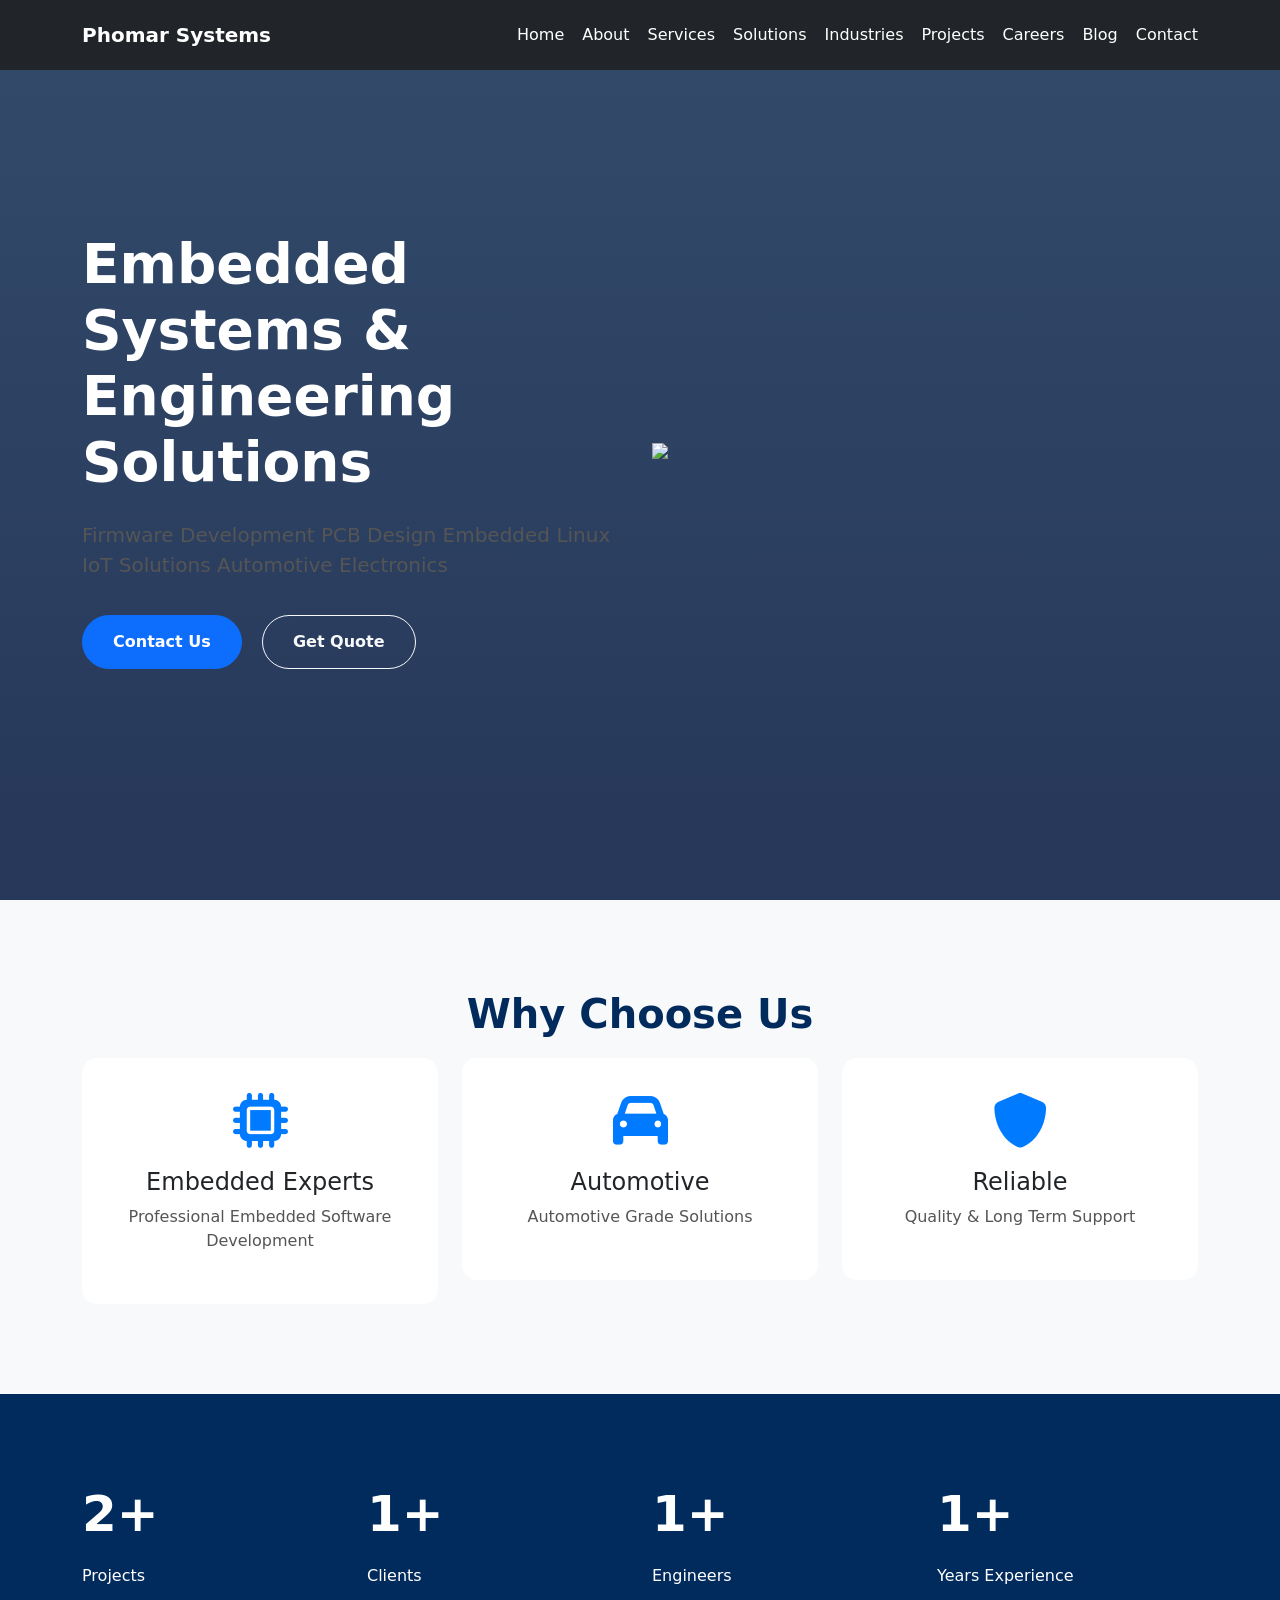
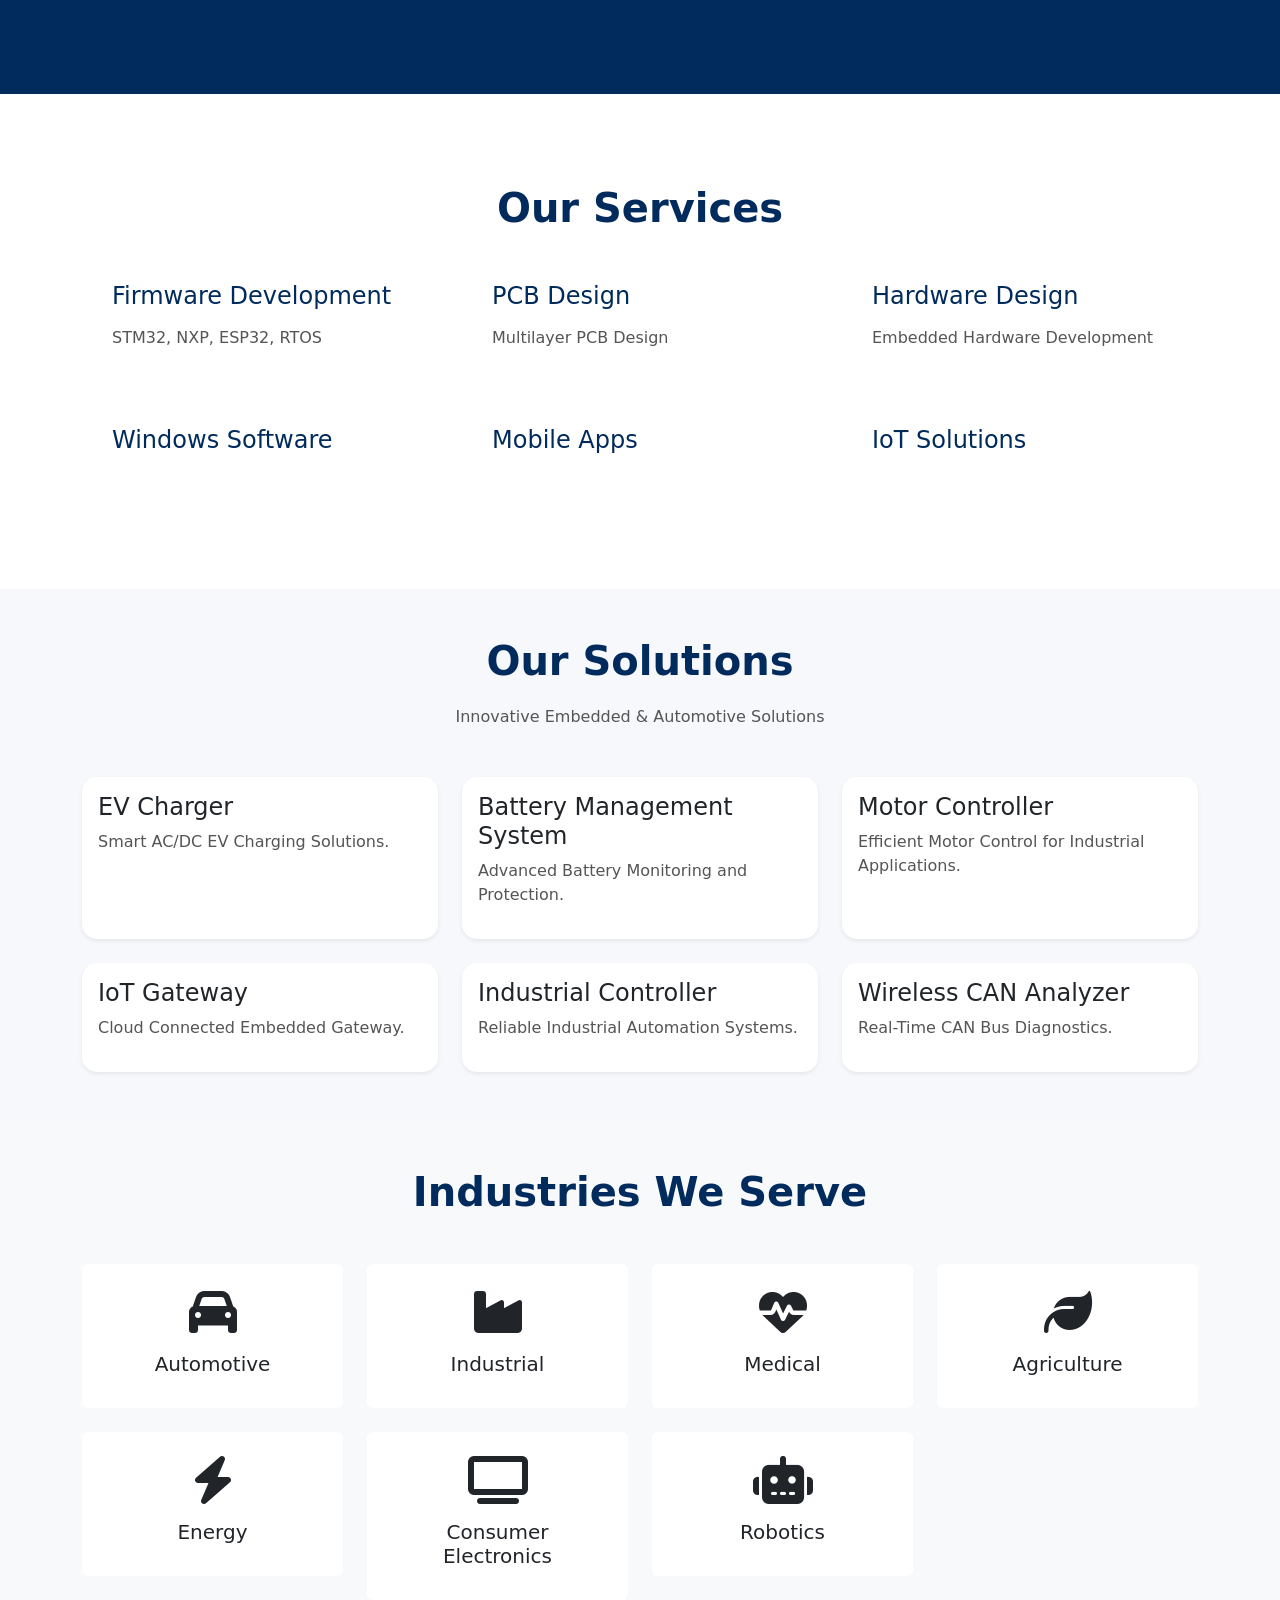
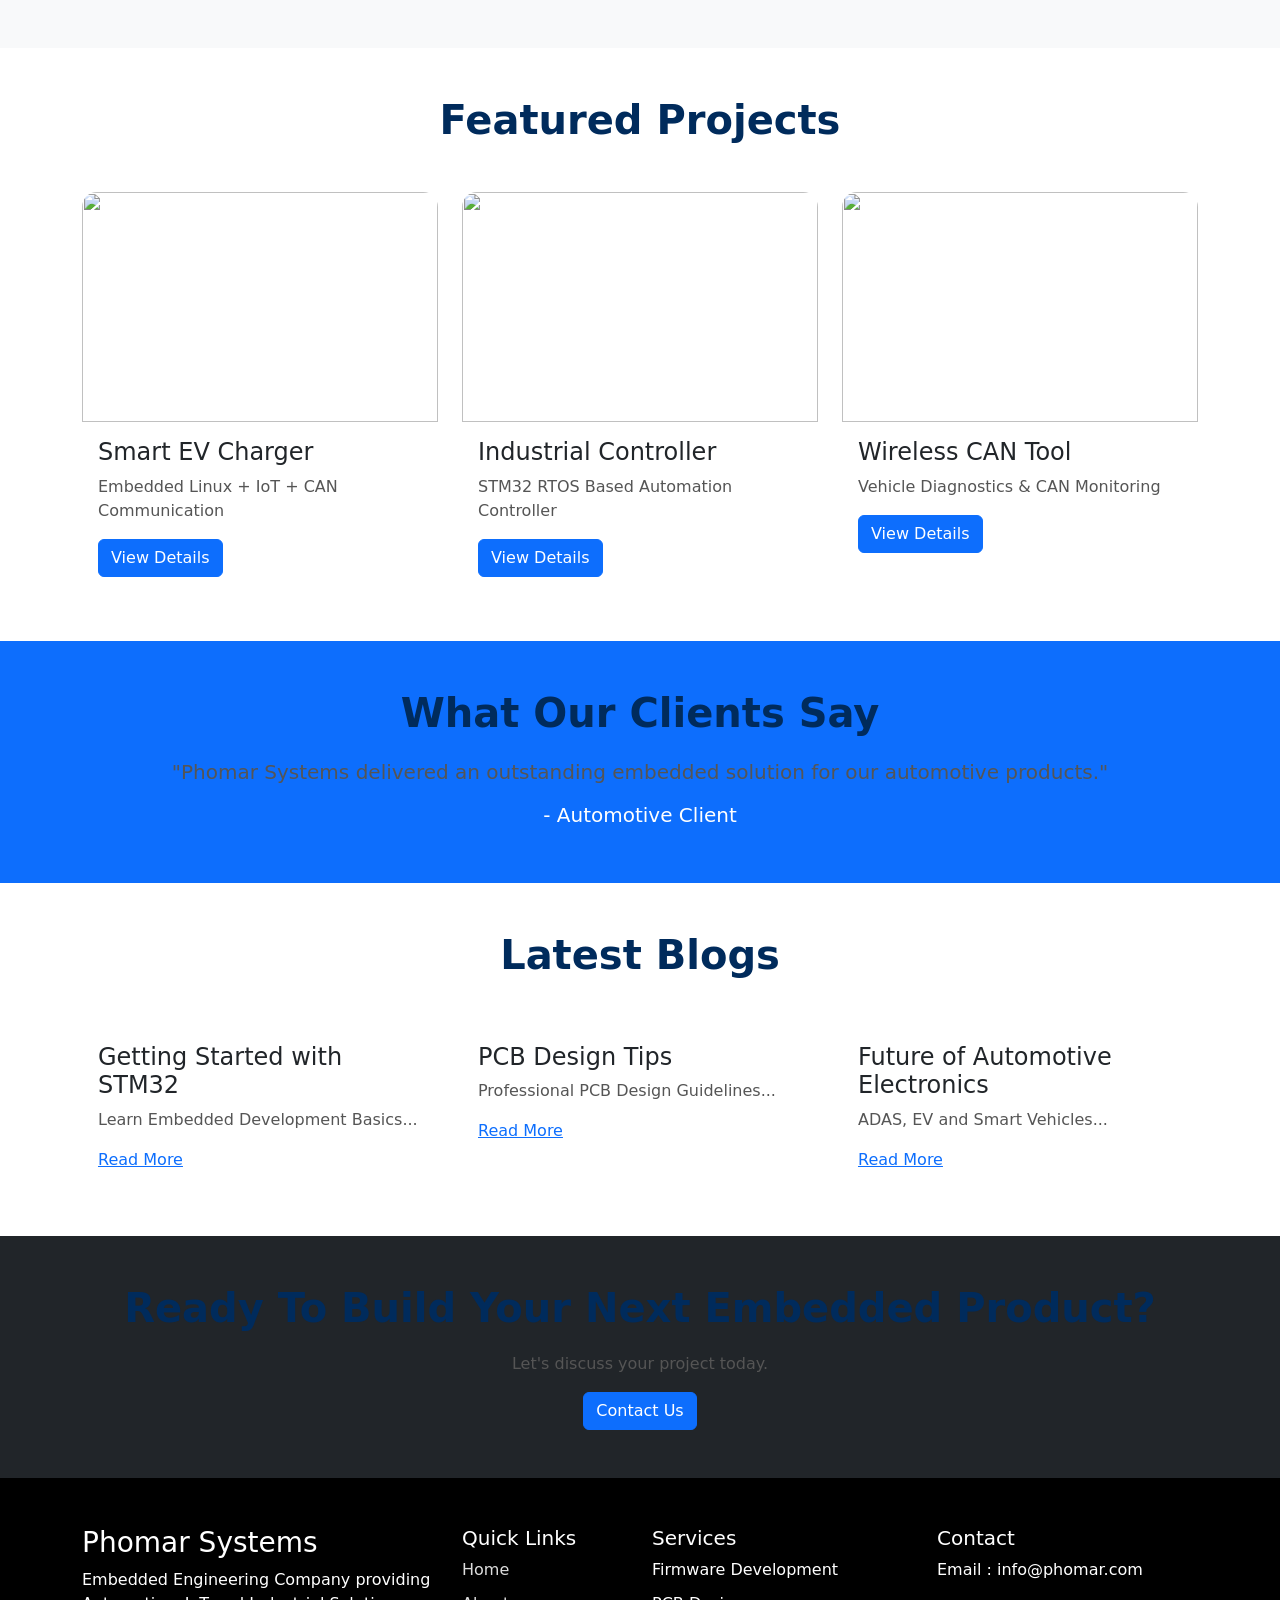
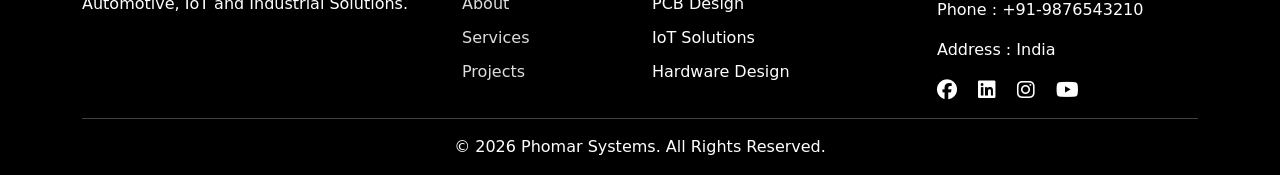
==== index.html @ c8076232 "Add files via upload" ====
<!DOCTYPE html>
<html lang="en">

<head>
    <meta charset="UTF-8">
    <meta name="viewport" content="width=device-width, initial-scale=1.0">
    <title>Phomar Systems | Embedded Engineering Solutions</title>

    <link rel="stylesheet" href="style.css">

    <link href="https://cdn.jsdelivr.net/npm/bootstrap@5.3.7/dist/css/bootstrap.min.css" rel="stylesheet">

    <link rel="stylesheet"
        href="https://cdnjs.cloudflare.com/ajax/libs/font-awesome/6.6.0/css/all.min.css">
</head>

<body>

<!-- ================= HEADER ================= -->

<header>

<nav class="navbar navbar-expand-lg navbar-dark bg-dark fixed-top">

<div class="container">

<a class="navbar-brand fw-bold" href="#">
Phomar Systems
</a>

<button class="navbar-toggler" data-bs-toggle="collapse"
data-bs-target="#navbar">

<span class="navbar-toggler-icon"></span>

</button>

<div class="collapse navbar-collapse" id="navbar">

<ul class="navbar-nav ms-auto">

<li class="nav-item"><a href="#">Home</a></li>

<li class="nav-item"><a href="#">About</a></li>

<li class="nav-item"><a href="#">Services</a></li>

<li class="nav-item"><a href="#">Solutions</a></li>

<li class="nav-item"><a href="#">Industries</a></li>

<li class="nav-item"><a href="#">Projects</a></li>

<li class="nav-item"><a href="#">Careers</a></li>

<li class="nav-item"><a href="#">Blog</a></li>

<li class="nav-item"><a href="#">Contact</a></li>

</ul>

</div>

</div>

</nav>

</header>

<!-- ================= HERO ================= -->

<section class="hero">

<div class="container">

<div class="row align-items-center">

<div class="col-lg-6">

<h1>
Embedded Systems &
Engineering Solutions
</h1>

<p>

Firmware Development

PCB Design

Embedded Linux

IoT Solutions

Automotive Electronics

</p>

<a href="#" class="btn btn-primary">
Contact Us
</a>

<a href="#" class="btn btn-outline-light">
Get Quote
</a>

</div>

<div class="col-lg-6">

<img src="images/hero.png"
class="img-fluid">

</div>

</div>

</div>

</section>

<!-- ================= WHY CHOOSE ================= -->

<section id="why">

<div class="container">

<h2 class="text-center">

Why Choose Us

</h2>

<div class="row">

<div class="col-md-4">

<div class="card">

<i class="fa-solid fa-microchip"></i>

<h4>

Embedded Experts

</h4>

<p>

Professional Embedded Software Development

</p>

</div>

</div>

<div class="col-md-4">

<div class="card">

<i class="fa-solid fa-car"></i>

<h4>

Automotive

</h4>

<p>

Automotive Grade Solutions

</p>

</div>

</div>

<div class="col-md-4">

<div class="card">

<i class="fa-solid fa-shield"></i>

<h4>

Reliable

</h4>

<p>

Quality & Long Term Support

</p>

</div>

</div>

</div>

</div>

</section>

<!-- ================= STATISTICS ================= -->

<section id="counter">

<div class="container">

<div class="row">

<div class="col">

<h2>150+</h2>

<p>Projects</p>

</div>

<div class="col">

<h2>80+</h2>

<p>Clients</p>

</div>

<div class="col">

<h2>25+</h2>

<p>Engineers</p>

</div>

<div class="col">

<h2>10+</h2>

<p>Years Experience</p>

</div>

</div>

</div>

</section>

<!-- ================= SERVICES ================= -->

<section id="services">

<div class="container">

<h2 class="text-center">

Our Services

</h2>

<div class="row">

<div class="col-lg-4">

<div class="card">

<h4>Firmware Development</h4>

<p>STM32, NXP, ESP32, RTOS</p>

</div>

</div>

<div class="col-lg-4">

<div class="card">

<h4>PCB Design</h4>

<p>Multilayer PCB Design</p>

</div>

</div>

<div class="col-lg-4">

<div class="card">

<h4>Hardware Design</h4>

<p>Embedded Hardware Development</p>

</div>

</div>

<div class="col-lg-4">

<div class="card">

<h4>Windows Software</h4>

</div>

</div>

<div class="col-lg-4">

<div class="card">

<h4>Mobile Apps</h4>

</div>

</div>

<div class="col-lg-4">

<div class="card">

<h4>IoT Solutions</h4>

</div>

</div>

</div>

</div>

</section>

<!-- ================= SOLUTIONS ================= -->

<section id="solutions" class="py-5">

<div class="container">

<div class="text-center mb-5">

<h2>Our Solutions</h2>

<p>Innovative Embedded & Automotive Solutions</p>

</div>

<div class="row g-4">

<div class="col-md-4">
<div class="card h-100 shadow-sm">
<div class="card-body">
<h4>EV Charger</h4>
<p>Smart AC/DC EV Charging Solutions.</p>
</div>
</div>
</div>

<div class="col-md-4">
<div class="card h-100 shadow-sm">
<div class="card-body">
<h4>Battery Management System</h4>
<p>Advanced Battery Monitoring and Protection.</p>
</div>
</div>
</div>

<div class="col-md-4">
<div class="card h-100 shadow-sm">
<div class="card-body">
<h4>Motor Controller</h4>
<p>Efficient Motor Control for Industrial Applications.</p>
</div>
</div>
</div>

<div class="col-md-4">
<div class="card h-100 shadow-sm">
<div class="card-body">
<h4>IoT Gateway</h4>
<p>Cloud Connected Embedded Gateway.</p>
</div>
</div>
</div>

<div class="col-md-4">
<div class="card h-100 shadow-sm">
<div class="card-body">
<h4>Industrial Controller</h4>
<p>Reliable Industrial Automation Systems.</p>
</div>
</div>
</div>

<div class="col-md-4">
<div class="card h-100 shadow-sm">
<div class="card-body">
<h4>Wireless CAN Analyzer</h4>
<p>Real-Time CAN Bus Diagnostics.</p>
</div>
</div>
</div>

</div>

</div>

</section>

<!-- ================= INDUSTRIES ================= -->

<section id="industries" class="bg-light py-5">

<div class="container">

<div class="text-center mb-5">

<h2>Industries We Serve</h2>

</div>

<div class="row text-center g-4">

<div class="col-lg-3">
<div class="card p-4">
<i class="fa-solid fa-car fa-3x mb-3"></i>
<h5>Automotive</h5>
</div>
</div>

<div class="col-lg-3">
<div class="card p-4">
<i class="fa-solid fa-industry fa-3x mb-3"></i>
<h5>Industrial</h5>
</div>
</div>

<div class="col-lg-3">
<div class="card p-4">
<i class="fa-solid fa-heart-pulse fa-3x mb-3"></i>
<h5>Medical</h5>
</div>
</div>

<div class="col-lg-3">
<div class="card p-4">
<i class="fa-solid fa-leaf fa-3x mb-3"></i>
<h5>Agriculture</h5>
</div>
</div>

<div class="col-lg-3">
<div class="card p-4">
<i class="fa-solid fa-bolt fa-3x mb-3"></i>
<h5>Energy</h5>
</div>
</div>

<div class="col-lg-3">
<div class="card p-4">
<i class="fa-solid fa-tv fa-3x mb-3"></i>
<h5>Consumer Electronics</h5>
</div>
</div>

<div class="col-lg-3">
<div class="card p-4">
<i class="fa-solid fa-robot fa-3x mb-3"></i>
<h5>Robotics</h5>
</div>
</div>

</div>

</div>

</section>

<!-- ================= PROJECTS ================= -->

<section id="projects" class="py-5">

<div class="container">

<div class="text-center mb-5">

<h2>Featured Projects</h2>

</div>

<div class="row g-4">

<div class="col-lg-4">

<div class="card">

<img src="images/project1.jpg" class="card-img-top">

<div class="card-body">

<h4>Smart EV Charger</h4>

<p>Embedded Linux + IoT + CAN Communication</p>

<a href="#" class="btn btn-primary">View Details</a>

</div>

</div>

</div>

<div class="col-lg-4">

<div class="card">

<img src="images/project2.jpg" class="card-img-top">

<div class="card-body">

<h4>Industrial Controller</h4>

<p>STM32 RTOS Based Automation Controller</p>

<a href="#" class="btn btn-primary">View Details</a>

</div>

</div>

</div>

<div class="col-lg-4">

<div class="card">

<img src="images/project3.jpg" class="card-img-top">

<div class="card-body">

<h4>Wireless CAN Tool</h4>

<p>Vehicle Diagnostics & CAN Monitoring</p>

<a href="#" class="btn btn-primary">View Details</a>

</div>

</div>

</div>

</div>

</div>

</section>

<!-- ================= TESTIMONIAL ================= -->

<section class="bg-primary text-white py-5">

<div class="container text-center">

<h2>What Our Clients Say</h2>

<p class="lead">

"Phomar Systems delivered an outstanding embedded solution for our automotive products."

</p>

<h5>- Automotive Client</h5>

</div>

</section>

<!-- ================= BLOG ================= -->

<section id="blog" class="py-5">

<div class="container">

<div class="text-center mb-5">

<h2>Latest Blogs</h2>

</div>

<div class="row">

<div class="col-md-4">

<div class="card">

<div class="card-body">

<h4>Getting Started with STM32</h4>

<p>Learn Embedded Development Basics...</p>

<a href="#">Read More</a>

</div>

</div>

</div>

<div class="col-md-4">

<div class="card">

<div class="card-body">

<h4>PCB Design Tips</h4>

<p>Professional PCB Design Guidelines...</p>

<a href="#">Read More</a>

</div>

</div>

</div>

<div class="col-md-4">

<div class="card">

<div class="card-body">

<h4>Future of Automotive Electronics</h4>

<p>ADAS, EV and Smart Vehicles...</p>

<a href="#">Read More</a>

</div>

</div>

</div>

</div>

</div>

</section>

<!-- ================= CONTACT CTA ================= -->

<section class="bg-dark text-white py-5">

<div class="container text-center">

<h2>Ready To Build Your Next Embedded Product?</h2>

<p>Let's discuss your project today.</p>

<button id="contactBtn" class="btn btn-primary">
    Contact Us
</button>

</div>

</section>

<!-- ================= FOOTER ================= -->

<footer class="bg-black text-white pt-5">

<div class="container">

<div class="row">

<div class="col-lg-4">

<h3>Phomar Systems</h3>

<p>

Embedded Engineering Company providing Automotive,
IoT and Industrial Solutions.

</p>

</div>

<div class="col-lg-2">

<h5>Quick Links</h5>

<ul class="list-unstyled">

<li><a href="#">Home</a></li>
<li><a href="#">About</a></li>
<li><a href="#">Services</a></li>
<li><a href="#">Projects</a></li>

</ul>

</div>

<div class="col-lg-3">

<h5>Services</h5>

<ul class="list-unstyled">

<li>Firmware Development</li>
<li>PCB Design</li>
<li>IoT Solutions</li>
<li>Hardware Design</li>

</ul>

</div>

<div class="col-lg-3">

<h5>Contact</h5>

<p>

Email : info@phomar.com

</p>

<p>

Phone : +91-9876543210

</p>

<p>

Address : India

</p>

<div>

<i class="fab fa-facebook fa-lg me-3"></i>

<i class="fab fa-linkedin fa-lg me-3"></i>

<i class="fab fa-instagram fa-lg me-3"></i>

<i class="fab fa-youtube fa-lg"></i>

</div>

</div>

</div>

<hr>

<div class="text-center pb-3">

© 2026 Phomar Systems. All Rights Reserved.

</div>

</div>

</footer>

<script src="script.js"></script>

</body>

</html>
---- style.css ----
/* ===========================
   Phomar Systems
   style.css
=========================== */

*{
    margin:0;
    padding:0;
    box-sizing:border-box;
    scroll-behavior:smooth;
}

body{
    font-family:Arial, Helvetica, sans-serif;
    background:#ffffff;
    color:#222;
    overflow-x:hidden;
    line-height:1.7;
}

/* ===========================
        Navbar
=========================== */

.navbar{
    background:#002b5c !important;
    padding:15px 0;
    transition:.4s;
}

.navbar-brand{
    font-size:28px;
    font-weight:bold;
    color:#fff !important;
}

.navbar-nav li{
    margin-left:18px;
}

.navbar-nav a{
    color:white !important;
    text-decoration:none;
    font-weight:500;
    transition:.3s;
}

.navbar-nav a:hover{
    color:#00d4ff !important;
}

/* ===========================
          Hero
=========================== */

.hero{
    min-height:100vh;
    background:linear-gradient(rgba(0,30,70,.80),
    rgba(0,20,60,.85)),
    url("../images/hero-bg.jpg");
    background-size:cover;
    background-position:center;
    display:flex;
    align-items:center;
    color:white;
    padding-top:90px;
}

.hero h1{
    font-size:55px;
    font-weight:bold;
    margin-bottom:25px;
}

.hero p{
    font-size:20px;
    margin-bottom:35px;
}

.hero .btn{
    padding:14px 30px;
    border-radius:30px;
    margin-right:15px;
    font-weight:600;
}

.btn-primary{
    background:#007bff;
    border:none;
}

.btn-primary:hover{
    background:#0056b3;
}

.btn-outline-light:hover{
    color:#000;
}

/* ===========================
      Section Common
=========================== */

section{
    padding:90px 0;
}

section h2{
    font-size:40px;
    font-weight:bold;
    color:#002b5c;
    margin-bottom:20px;
}

section p{
    color:#555;
}

/* ===========================
     Why Choose Us
=========================== */

#why{
    background:#f8f9fa;
}

#why .card{
    border:none;
    border-radius:15px;
    text-align:center;
    padding:35px;
    transition:.4s;
}

#why .card:hover{

    transform:translateY(-10px);

    box-shadow:0 15px 40px rgba(0,0,0,.15);

}

#why i{

    font-size:55px;

    color:#007bff;

    margin-bottom:20px;

}

/* ===========================
        Statistics
=========================== */

#counter{

    background:#002b5c;

    color:white;

}

#counter h2{

    color:white;

    font-size:50px;

}

#counter p{

    color:white;

}

/* ===========================
        Services
=========================== */

#services .card{

    border:none;

    padding:30px;

    transition:.4s;

    border-radius:15px;

}

#services .card:hover{

    transform:translateY(-8px);

    box-shadow:0 20px 40px rgba(0,0,0,.12);

}

#services h4{

    color:#002b5c;

    margin-bottom:15px;

}

/* ===========================
       Solutions
=========================== */

#solutions{

    background:#f7f8fc;

}

#solutions .card{

    border:none;

    transition:.4s;

    border-radius:15px;

}

#solutions .card:hover{

    transform:scale(1.04);

    box-shadow:0 20px 40px rgba(0,0,0,.12);

}

/* ===========================
       Industries
=========================== */

#industries .card{

    border:none;

    transition:.4s;

    padding:25px;

}

#industries .card:hover{

    background:#002b5c;

    color:white;

    transform:translateY(-8px);

}

#industries .card:hover i{

    color:#00d4ff;

}

/* ===========================
        Projects
=========================== */

#projects .card{

    overflow:hidden;

    border:none;

    border-radius:15px;

    transition:.4s;

}

#projects .card img{

    height:230px;

    object-fit:cover;

}

#projects .card:hover{

    transform:translateY(-8px);

    box-shadow:0 15px 40px rgba(0,0,0,.2);

}

/* ===========================
      Testimonials
=========================== */

.testimonial{

    background:#0b3d91;

    color:white;

}

.testimonial h2{

    color:white;

}

/* ===========================
          Blog
=========================== */

#blog .card{

    border:none;

    transition:.3s;

}

#blog .card:hover{

    transform:translateY(-8px);

}

/* ===========================
      Contact Banner
=========================== */

.contact-banner{

    background:#001a38;

    color:white;

}

.contact-banner h2{

    color:white;

}

/* ===========================
         Footer
=========================== */

footer{

    background:#001122;

    color:#ddd;

}

footer h3,
footer h5{

    color:white;

}

footer ul{

    list-style:none;

    padding:0;

}

footer ul li{

    margin-bottom:10px;

}

footer a{

    color:#ddd;

    text-decoration:none;

}

footer a:hover{

    color:#00d4ff;

}

footer i{

    cursor:pointer;

    transition:.3s;

}

footer i:hover{

    color:#00d4ff;

}

/* ===========================
       Responsive
=========================== */

@media(max-width:992px){

.hero h1{

font-size:40px;

}

section h2{

font-size:32px;

}

}

@media(max-width:768px){

.hero{

text-align:center;

}

.hero h1{

font-size:32px;

}

.hero p{

font-size:17px;

}

.navbar-nav{

text-align:center;

}

section{

padding:70px 0;

}

}

@media(max-width:576px){

.hero h1{

font-size:28px;

}

.hero .btn{

display:block;

margin:10px auto;

}

section h2{

font-size:28px;

}

}
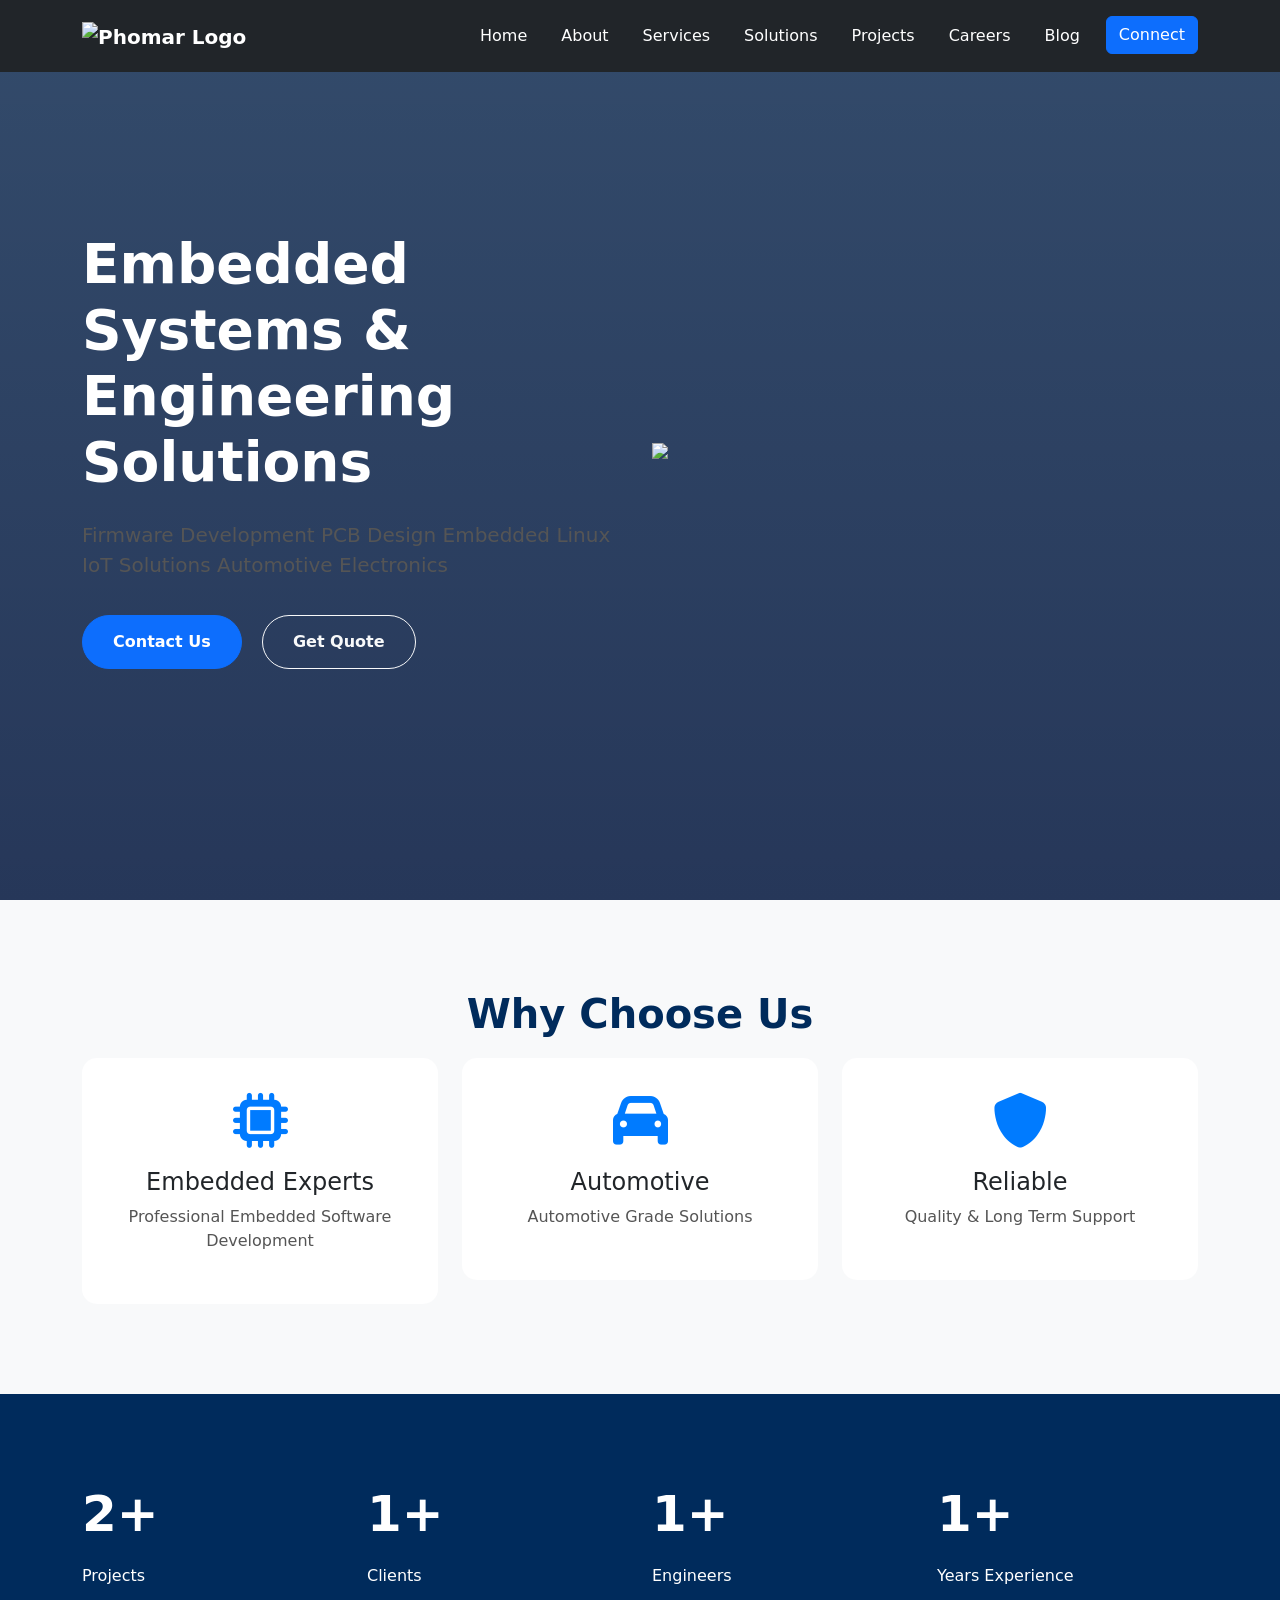
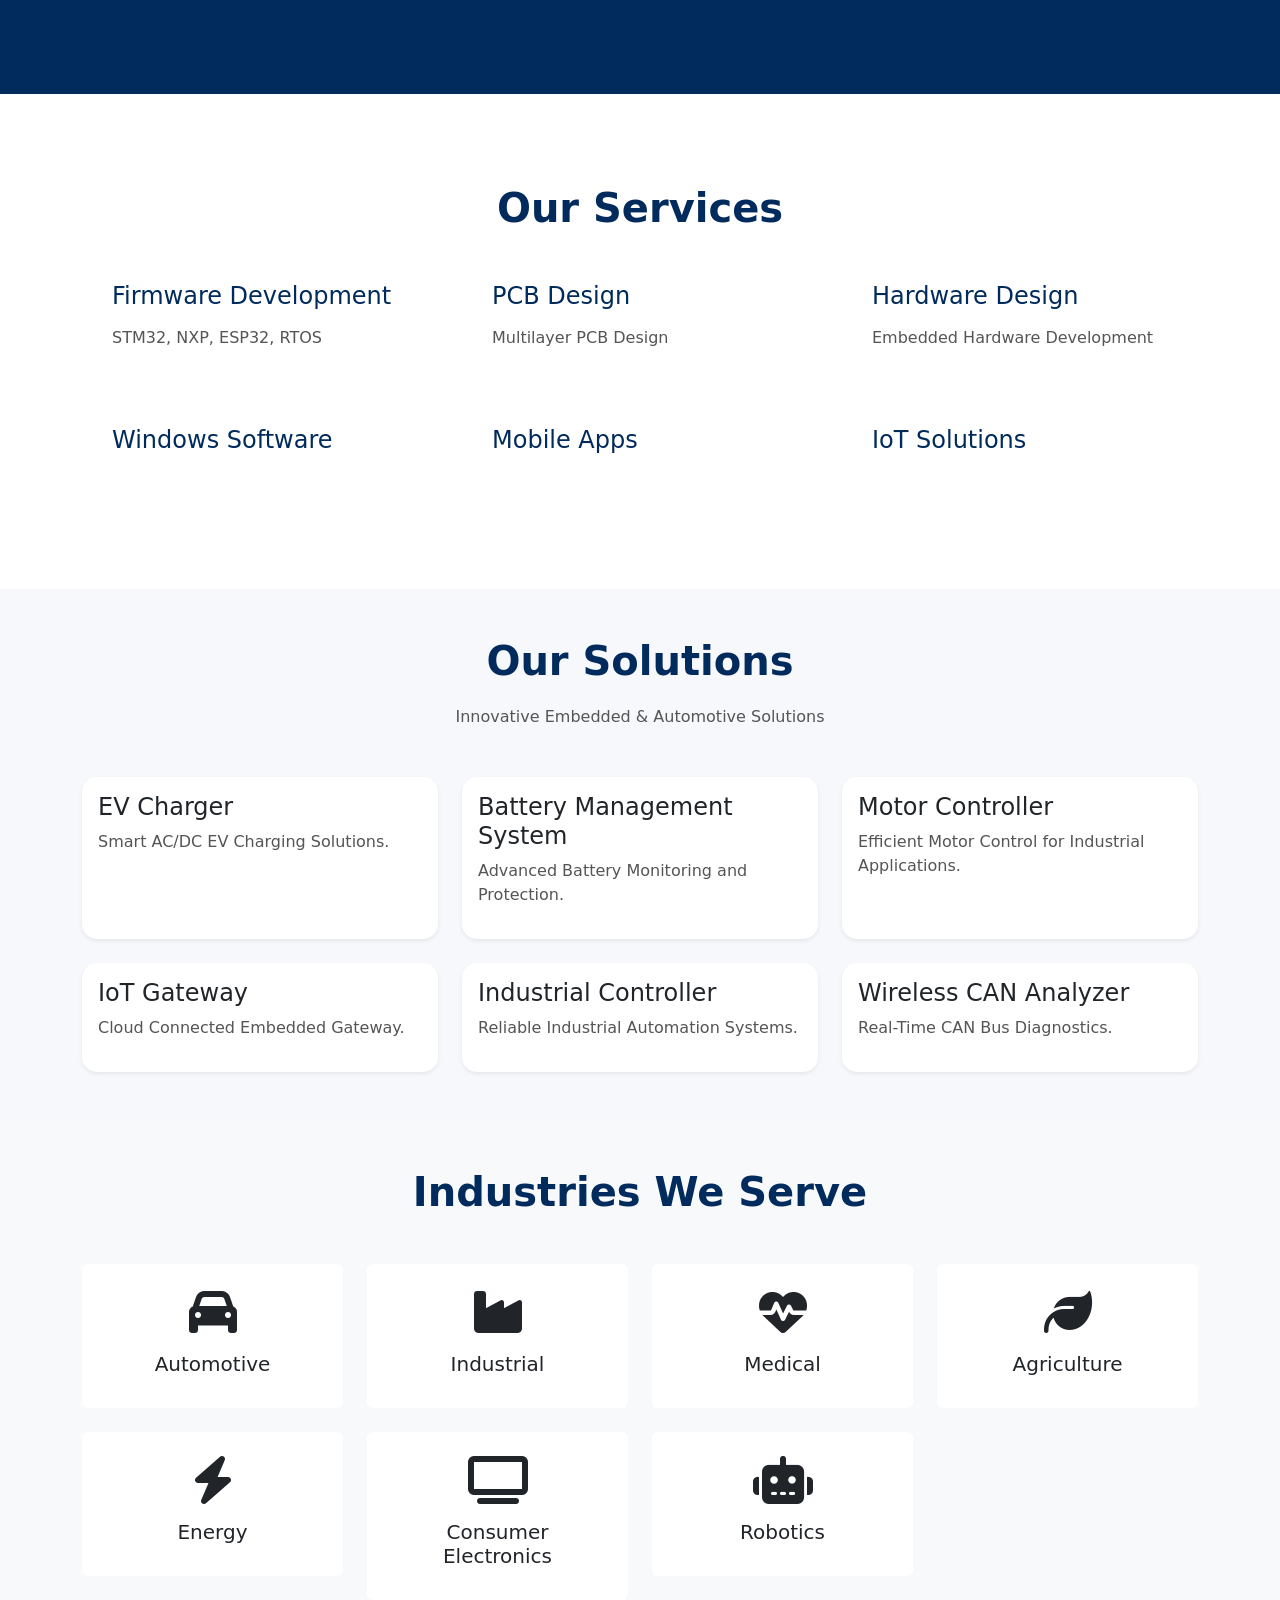
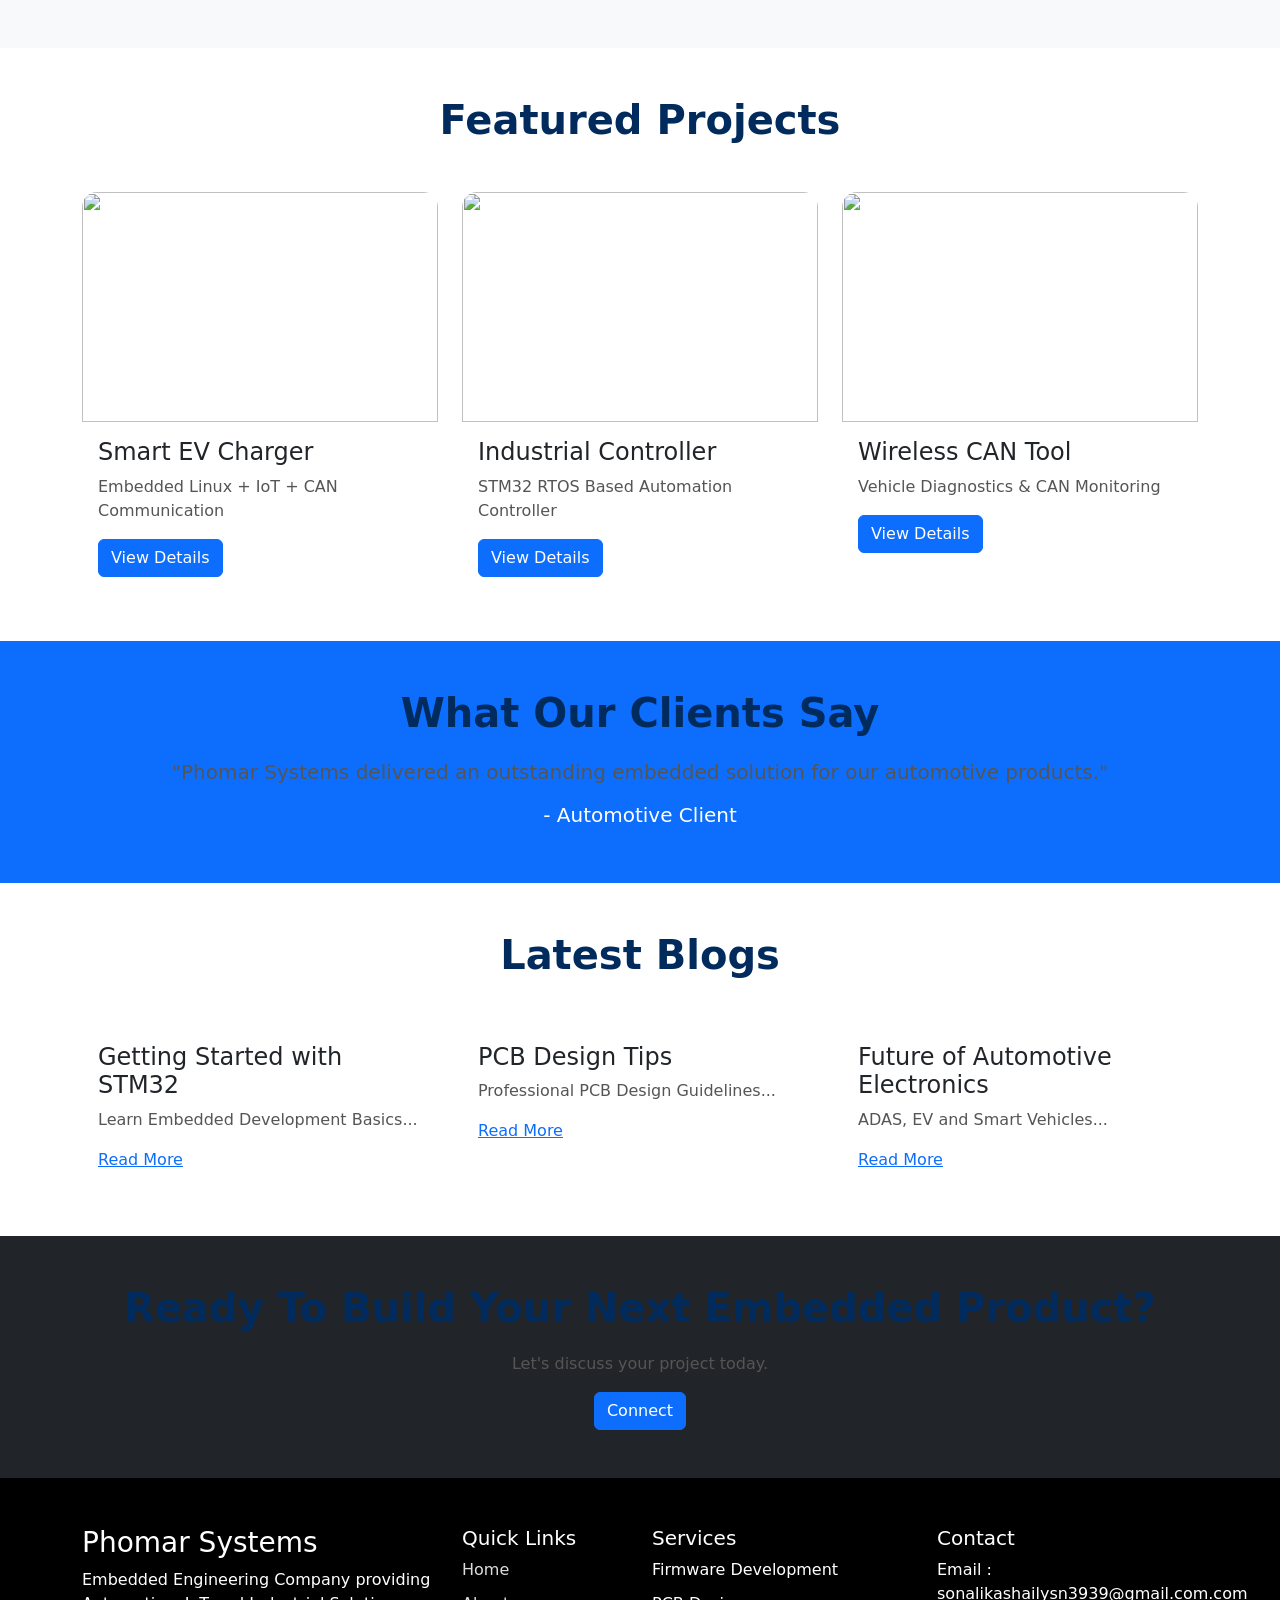
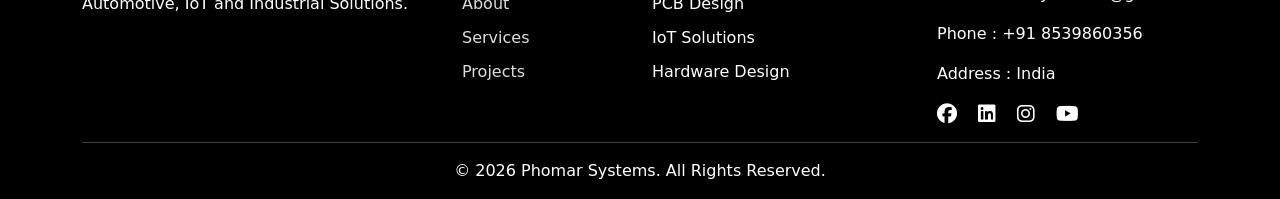
==== commit d328006c: "Update print statement from 'Hello' to 'Goodbye'" ====
--- a/index.html
+++ b/index.html
@@ -7,6 +7,7 @@
     <title>Phomar Systems | Embedded Engineering Solutions</title>
 
     <link rel="stylesheet" href="style.css">
+    <meta name="theme-color" content="#0f172a">
 
     <link href="https://cdn.jsdelivr.net/npm/bootstrap@5.3.7/dist/css/bootstrap.min.css" rel="stylesheet">
 
@@ -20,56 +21,45 @@
 
 <header>
 
-<nav class="navbar navbar-expand-lg navbar-dark bg-dark fixed-top">
-
-<div class="container">
-
-<a class="navbar-brand fw-bold" href="#">
-Phomar Systems
-</a>
-
-<button class="navbar-toggler" data-bs-toggle="collapse"
-data-bs-target="#navbar">
-
-<span class="navbar-toggler-icon"></span>
-
-</button>
-
-<div class="collapse navbar-collapse" id="navbar">
-
-<ul class="navbar-nav ms-auto">
-
-<li class="nav-item"><a href="#">Home</a></li>
-
-<li class="nav-item"><a href="#">About</a></li>
-
-<li class="nav-item"><a href="#">Services</a></li>
-
-<li class="nav-item"><a href="#">Solutions</a></li>
-
-<li class="nav-item"><a href="#">Industries</a></li>
-
-<li class="nav-item"><a href="#">Projects</a></li>
-
-<li class="nav-item"><a href="#">Careers</a></li>
-
-<li class="nav-item"><a href="#">Blog</a></li>
-
-<li class="nav-item"><a href="#">Contact</a></li>
-
-</ul>
-
-</div>
-
-</div>
-
-</nav>
-
+   
+  <nav class="navbar navbar-expand-lg navbar-dark bg-dark fixed-top">
+    <div class="container">
+
+      <!-- Logo -->
+      <a class="navbar-brand" href="#home">
+        <img src="logo.jpeg" alt="Phomar Logo" class="logo-img">
+      </a>
+      
+      <button class="navbar-toggler" type="button"
+        data-bs-toggle="collapse" data-bs-target="#navbar">
+        <span class="navbar-toggler-icon"></span>
+      </button>
+
+      <div class="collapse navbar-collapse" id="navbar">
+        <ul class="navbar-nav ms-auto">
+
+          <li class="nav-item"><a class="nav-link" href="#home">Home</a></li>
+          <li class="nav-item"><a class="nav-link" href="#about">About</a></li>
+          <li class="nav-item"><a class="nav-link" href="#services">Services</a></li>
+          <li class="nav-item"><a class="nav-link" href="#solutions">Solutions</a></li>
+          <li class="nav-item"><a class="nav-link" href="#projects">Projects</a></li>
+          <li class="nav-item"><a class="nav-link" href="#careers">Careers</a></li>
+          <li class="nav-item"><a class="nav-link" href="#blog">Blog</a></li>
+          <li class="nav-item"><a href="connect.html" class="btn btn-primary">Connect</a></li>
+
+        </ul>
+      </div>
+     
+      
+    </div>
+  </nav>
 </header>
 
+
+
 <!-- ================= HERO ================= -->
 
-<section class="hero">
+<section id="home" class="hero">
 
 <div class="container">
 
@@ -108,7 +98,7 @@
 
 <div class="col-lg-6">
 
-<img src="images/hero.png"
+<img src="background.avif"
 class="img-fluid">
 
 </div>
@@ -500,7 +490,7 @@
 
 <div class="card">
 
-<img src="images/project1.jpg" class="card-img-top">
+<img src="Best-Smart.jpeg" class="card-img-top">
 
 <div class="card-body">
 
@@ -520,7 +510,7 @@
 
 <div class="card">
 
-<img src="images/project2.jpg" class="card-img-top">
+<img src="IoT-control.webp" class="card-img-top">
 
 <div class="card-body">
 
@@ -540,7 +530,7 @@
 
 <div class="card">
 
-<img src="images/project3.jpg" class="card-img-top">
+<img src="USB-CAN-B-details-1.jpg" class="card-img-top">
 
 <div class="card-body">
 
@@ -666,8 +656,8 @@
 
 <p>Let's discuss your project today.</p>
 
-<button id="contactBtn" class="btn btn-primary">
-    Contact Us
+<button class="btn btn-primary" onclick="window.location.href='connect.html'">
+    Connect
 </button>
 
 </div>
@@ -731,13 +721,13 @@
 
 <p>
 
-Email : info@phomar.com
+Email : sonalikashailysn3939@gmail.com.com
 
 </p>
 
 <p>
 
-Phone : +91-9876543210
+Phone : +91 8539860356
 
 </p>
 
@@ -777,6 +767,11 @@
 
 <script src="script.js"></script>
 
+<script>
+window.addEventListener("load", () => {
+    document.body.classList.add("loaded");
+});
+</script>
 </body>
 
-</html>+</html>
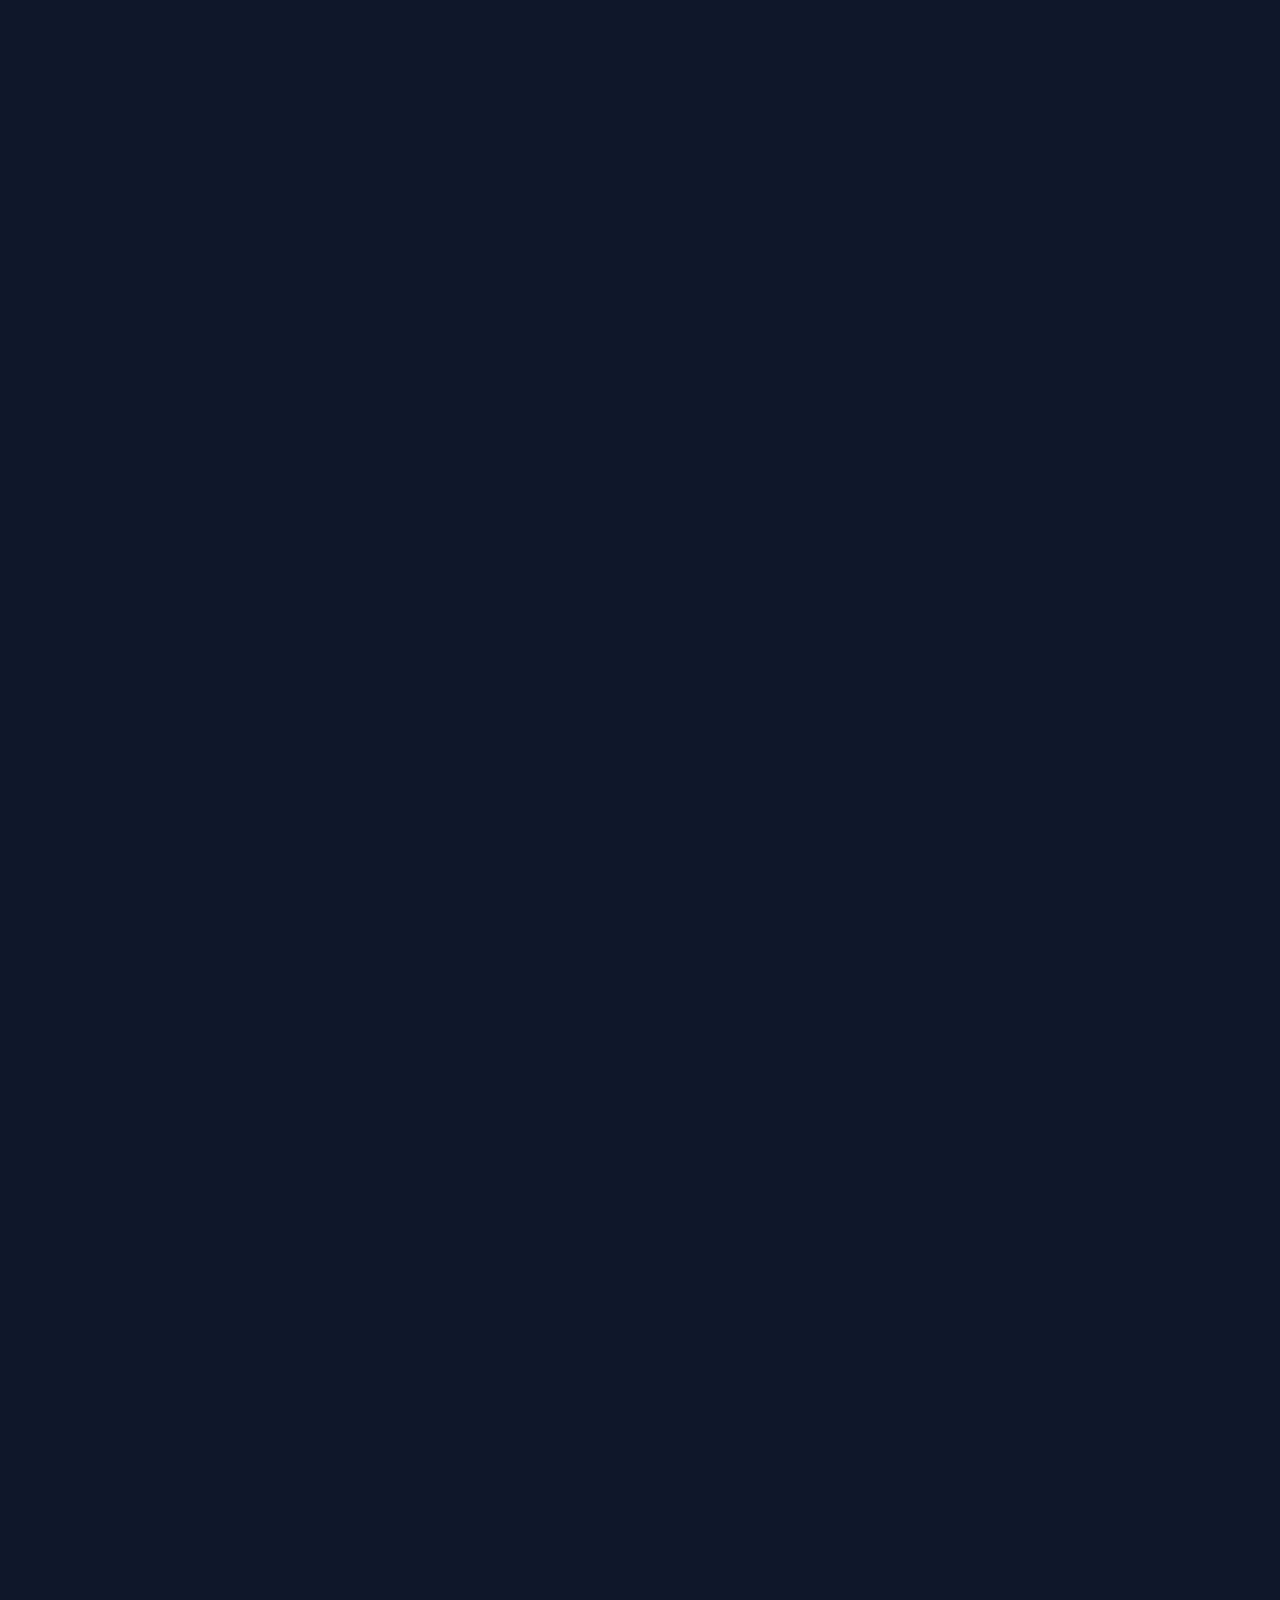
==== commit 15fe72b9: "Update print statement from 'Hello' to 'Goodbye'" ====
--- a/index.html
+++ b/index.html
@@ -6,8 +6,14 @@
     <meta name="viewport" content="width=device-width, initial-scale=1.0">
     <title>Phomar Systems | Embedded Engineering Solutions</title>
 
+    <link rel="icon" type="image/png" href="logo1.png">
+    <link rel="preload" as="image" href="background.avif">
     <link rel="stylesheet" href="style.css">
     <meta name="theme-color" content="#0f172a">
+
+    <link rel="preconnect" href="https://fonts.googleapis.com">
+    <link rel="preconnect" href="https://fonts.gstatic.com" crossorigin>
+    <link href="https://fonts.googleapis.com/css2?family=Montserrat:wght@300&family=Orbitron:wght@700&display=swap" rel="stylesheet">
 
     <link href="https://cdn.jsdelivr.net/npm/bootstrap@5.3.7/dist/css/bootstrap.min.css" rel="stylesheet">
 
@@ -22,12 +28,16 @@
 <header>
 
    
-  <nav class="navbar navbar-expand-lg navbar-dark bg-dark fixed-top">
+  <nav class="navbar navbar-expand-lg navbar-light bg-white fixed-top">
     <div class="container">
 
       <!-- Logo -->
       <a class="navbar-brand" href="#home">
-        <img src="logo.jpeg" alt="Phomar Logo" class="logo-img">
+        <img src="logo1.png" alt="Phomar Logo" class="logo-img">
+        <span class="brand-name">
+          <span class="brand-phomar">PHOMAR</span>
+          <span class="brand-system-row"><span class="brand-system">SYSTEMS</span></span>
+        </span>
       </a>
       
       <button class="navbar-toggler" type="button"
@@ -44,8 +54,26 @@
           <li class="nav-item"><a class="nav-link" href="#solutions">Solutions</a></li>
           <li class="nav-item"><a class="nav-link" href="#projects">Projects</a></li>
           <li class="nav-item"><a class="nav-link" href="#careers">Careers</a></li>
-          <li class="nav-item"><a class="nav-link" href="#blog">Blog</a></li>
-          <li class="nav-item"><a href="connect.html" class="btn btn-primary">Connect</a></li>
+          <li class="nav-item"><a href="connect.html" class="nav-link">Connect</a></li>
+
+
+          <!-- Tools Button Dropdown -->
+      <li class="nav-item dropdown">
+        <button class="nav-link dropdown-toggle"
+              type="button"
+              data-bs-toggle="dropdown"
+              aria-expanded="false">
+            <i class="fa-solid fa-screwdriver-wrench me-1"></i> Tools
+         </button>
+
+        <ul class="dropdown-menu dropdown-menu-end">
+           <li>
+              <a class="dropdown-item text-black" href="bits_convertorbyphomar.html">
+                 Bits Converter
+              </a>
+           </li>
+         </ul>
+     </li>
 
         </ul>
       </div>
@@ -63,6 +91,7 @@
 
 <div class="container">
 
+
 <div class="row align-items-center">
 
 <div class="col-lg-6">
@@ -72,34 +101,126 @@
 Engineering Solutions
 </h1>
 
-<p>
-
-Firmware Development
-
-PCB Design
-
-Embedded Linux
-
-IoT Solutions
-
-Automotive Electronics
-
-</p>
-
-<a href="#" class="btn btn-primary">
-Contact Us
-</a>
-
-<a href="#" class="btn btn-outline-light">
-Get Quote
-</a>
+<div class="hero-features" aria-label="Our embedded engineering services">
+<span>Firmware Development</span>
+<span>PCB Design</span>
+<span>Embedded Linux</span>
+<span>IoT Solutions</span>
+<span>Automotive Electronics</span>
+</div>
+
+<a href="connect.html" class="btn btn-primary">Contact Us</a>
+
+
+
 
 </div>
 
 <div class="col-lg-6">
 
-<img src="background.avif"
-class="img-fluid">
+<div id="projectCarousel" class="carousel slide hero-carousel" data-bs-ride="carousel">
+
+<div class="carousel-indicators">
+<button type="button" data-bs-target="#projectCarousel" data-bs-slide-to="0" class="active" aria-current="true" aria-label="Image 1"></button>
+<button type="button" data-bs-target="#projectCarousel" data-bs-slide-to="1" aria-label="Image 2"></button>
+<button type="button" data-bs-target="#projectCarousel" data-bs-slide-to="2" aria-label="Image 3"></button>
+<button type="button" data-bs-target="#projectCarousel" data-bs-slide-to="3" aria-label="Image 4"></button>
+<button type="button" data-bs-target="#projectCarousel" data-bs-slide-to="4" aria-label="Image 5"></button>
+</div>
+
+<div class="carousel-inner">
+
+<div class="carousel-item active">
+<img src="image1.jpg" class="d-block w-100" alt="Embedded project image 1">
+<div class="carousel-caption">
+<h3>Embedded Project 1</h3>
+</div>
+</div>
+
+<div class="carousel-item">
+<img src="image2.jpg" class="d-block w-100" alt="Embedded project image 2">
+<div class="carousel-caption">
+<h3>Embedded Project 2</h3>
+</div>
+</div>
+
+<div class="carousel-item">
+<img src="image3.png" class="d-block w-100" alt="Embedded project image 3">
+<div class="carousel-caption">
+<h3>Embedded Project 3</h3>
+</div>
+</div>
+
+<div class="carousel-item">
+<img src="image4.webp" class="d-block w-100" alt="Embedded project image 4">
+<div class="carousel-caption">
+<h3>Embedded Project 4</h3>
+</div>
+</div>
+
+<div class="carousel-item">
+<img src="image5.jpg" class="d-block w-100" alt="Embedded project image 5">
+<div class="carousel-caption">
+<h3>Embedded Project 5</h3>
+</div>
+</div>
+
+</div>
+
+<button class="carousel-control-prev" type="button" data-bs-target="#projectCarousel" data-bs-slide="prev" aria-label="Previous image">
+<span class="carousel-control-prev-icon" aria-hidden="true"></span>
+</button>
+<button class="carousel-control-next" type="button" data-bs-target="#projectCarousel" data-bs-slide="next" aria-label="Next image">
+<span class="carousel-control-next-icon" aria-hidden="true"></span>
+</button>
+
+</div>
+
+</div>
+
+</div>
+
+</div>
+
+</section>
+
+<!-- ================= ABOUT ================= -->
+
+<section id="about">
+
+<div class="container">
+
+<div class="row align-items-center g-2">
+
+<div class="col-lg-6">
+
+<span class="about-eyebrow">ABOUT PHOMAR SYSTEM</span>
+<h2>Engineering ideas into dependable products.</h2>
+<p class="about-lead">Phomar System helps businesses turn complex electronics concepts into reliable, production-ready solutions.</p>
+<p>From firmware and PCB design to embedded Linux, IoT and automotive electronics, our team supports every stage from initial architecture to final implementation.</p>
+
+</div>
+
+<div class="col-lg-6">
+
+<div class="about-capabilities">
+<div class="about-capability">
+<i class="fa-solid fa-microchip" aria-hidden="true"></i>
+<div><h4>Embedded Expertise</h4><p>Efficient firmware and hardware integration.</p></div>
+</div>
+<div class="about-capability">
+<i class="fa-solid fa-diagram-project" aria-hidden="true"></i>
+<div><h4>End-to-End Thinking</h4><p>Clear engineering from concept to production.</p></div>
+</div>
+<div class="about-capability">
+<i class="fa-solid fa-car" aria-hidden="true"></i>
+<div><h4>Industry Focus</h4><p>Solutions built for automotive and industrial needs.</p></div>
+</div>
+<div class="about-capability">
+<i class="fa-solid fa-shield-halved" aria-hidden="true"></i>
+<div><h4>Built for Reliability</h4><p>Stable, maintainable and scalable systems.</p></div>
+</div>
+</div>
 
 </div>
 
@@ -552,136 +673,17 @@
 
 </section>
 
-<!-- ================= TESTIMONIAL ================= -->
-
-<section class="bg-primary text-white py-5">
-
-<div class="container text-center">
-
-<h2>What Our Clients Say</h2>
-
-<p class="lead">
-
-"Phomar Systems delivered an outstanding embedded solution for our automotive products."
-
-</p>
-
-<h5>- Automotive Client</h5>
-
-</div>
-
-</section>
-
-<!-- ================= BLOG ================= -->
-
-<section id="blog" class="py-5">
-
-<div class="container">
-
-<div class="text-center mb-5">
-
-<h2>Latest Blogs</h2>
-
-</div>
+<!-- ================= FOOTER ================= -->
+
+<footer class="text-white pt-3">
+
+<div class="container">
 
 <div class="row">
 
-<div class="col-md-4">
-
-<div class="card">
-
-<div class="card-body">
-
-<h4>Getting Started with STM32</h4>
-
-<p>Learn Embedded Development Basics...</p>
-
-<a href="#">Read More</a>
-
-</div>
-
-</div>
-
-</div>
-
-<div class="col-md-4">
-
-<div class="card">
-
-<div class="card-body">
-
-<h4>PCB Design Tips</h4>
-
-<p>Professional PCB Design Guidelines...</p>
-
-<a href="#">Read More</a>
-
-</div>
-
-</div>
-
-</div>
-
-<div class="col-md-4">
-
-<div class="card">
-
-<div class="card-body">
-
-<h4>Future of Automotive Electronics</h4>
-
-<p>ADAS, EV and Smart Vehicles...</p>
-
-<a href="#">Read More</a>
-
-</div>
-
-</div>
-
-</div>
-
-</div>
-
-</div>
-
-</section>
-
-<!-- ================= CONTACT CTA ================= -->
-
-<section class="bg-dark text-white py-5">
-
-<div class="container text-center">
-
-<h2>Ready To Build Your Next Embedded Product?</h2>
-
-<p>Let's discuss your project today.</p>
-
-<button class="btn btn-primary" onclick="window.location.href='connect.html'">
-    Connect
-</button>
-
-</div>
-
-</section>
-
-<!-- ================= FOOTER ================= -->
-
-<footer class="bg-black text-white pt-5">
-
-<div class="container">
-
-<div class="row">
-
 <div class="col-lg-4">
 
 <h3>Phomar Systems</h3>
-
-<p>
-
-Embedded Engineering Company providing Automotive,
-IoT and Industrial Solutions.
-
-</p>
 
 </div>
 
@@ -721,7 +723,7 @@
 
 <p>
 
-Email : sonalikashailysn3939@gmail.com.com
+Email : contactphomar@zohomail.in
 
 </p>
 
@@ -731,12 +733,6 @@
 
 </p>
 
-<p>
-
-Address : India
-
-</p>
-
 <div>
 
 <i class="fab fa-facebook fa-lg me-3"></i>
@@ -765,13 +761,37 @@
 
 </footer>
 
+<button id="aiAssistantToggle" class="ai-assistant-toggle" type="button" aria-controls="aiAssistantPanel" aria-expanded="false" aria-label="Open AI assistant">
+  <i class="fa-solid fa-robot" aria-hidden="true"></i>
+</button>
+
+<aside id="aiAssistantPanel" class="ai-assistant-panel" hidden>
+  <div class="ai-assistant-header">
+    <div>
+      <strong>Phomar AI Assistant</strong>
+      <span>Ask about our embedded solutions</span>
+    </div>
+    <button id="aiAssistantClose" type="button" aria-label="Close AI assistant">&times;</button>
+  </div>
+  <div id="aiAssistantMessages" class="ai-assistant-messages" aria-live="polite">
+    <div class="ai-message ai-message-bot">Hi! Ask me about firmware, PCB design, IoT, or automotive electronics.</div>
+  </div>
+  <form id="aiAssistantForm" class="ai-assistant-form">
+    <input id="aiAssistantInput" type="text" placeholder="Type your question..." autocomplete="off" required>
+    <button type="submit" aria-label="Send message"><i class="fa-solid fa-paper-plane" aria-hidden="true"></i></button>
+  </form>
+</aside>
+
 <script src="script.js"></script>
 
-<script>
+<!-- <script>
 window.addEventListener("load", () => {
     document.body.classList.add("loaded");
 });
-</script>
+</script> -->
+
+<script src="https://cdn.jsdelivr.net/npm/bootstrap@5.3.7/dist/js/bootstrap.bundle.min.js"></script>
+
 </body>
 
 </html>
--- a/style.css
+++ b/style.css
@@ -2,6 +2,7 @@
    Phomar Systems
    style.css
 =========================== */
+
 
 *{
     margin:0;
@@ -18,6 +19,26 @@
     line-height:1.7;
 }
 
+
+html, body{
+    margin:0;
+    padding:0;
+    width:100%;
+    min-height:100%;
+    background:#0f172a;
+    overflow-x:hidden;
+}
+
+body{
+    opacity:0;
+    transition:opacity .3s ease;
+}
+
+body.loaded{
+    opacity:1;
+}
+
+
 /* ===========================
         Navbar
 =========================== */
@@ -49,9 +70,41 @@
     color:#00d4ff !important;
 }
 
+
+
+/* Smooth scrolling */
+html{
+    scroll-behavior: smooth;
+}
+
+/* Fixed navbar ke niche section hide na ho */
+section{
+    scroll-margin-top: 80px;
+}
+
+/* Logo */
+.logo-img{
+    height: 65px;
+    width: auto;
+}
+
+/* Navbar links */
+.navbar-nav .nav-link{
+    color: white;
+    font-weight: 500;
+    margin-left: 12px;
+    transition: 0.3s;
+}
+
+.navbar-nav .nav-link:hover{
+    color: #00d4ff;
+}
+
+
 /* ===========================
           Hero
 =========================== */
+
 
 .hero{
     min-height:100vh;
@@ -64,6 +117,8 @@
     align-items:center;
     color:white;
     padding-top:90px;
+
+    
 }
 
 .hero h1{
@@ -489,4 +544,4 @@
 
 }
 
-}+}
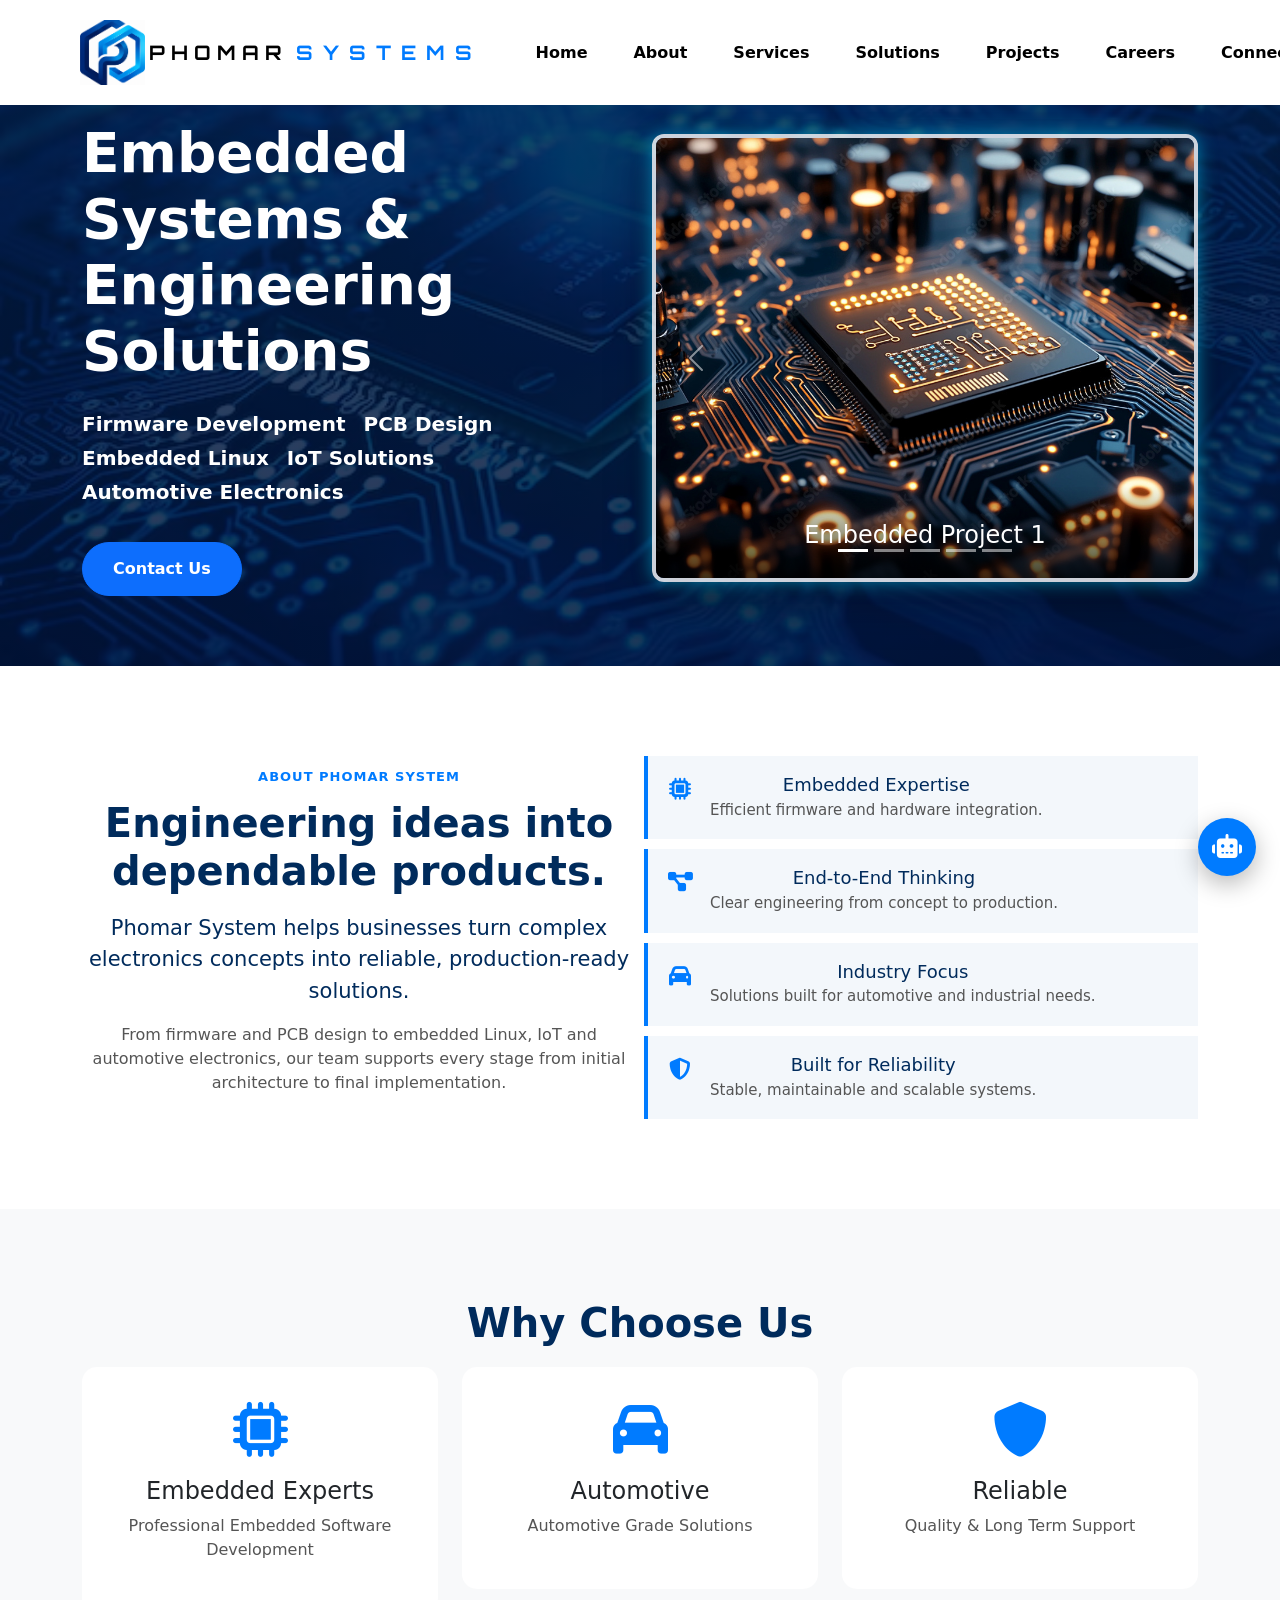
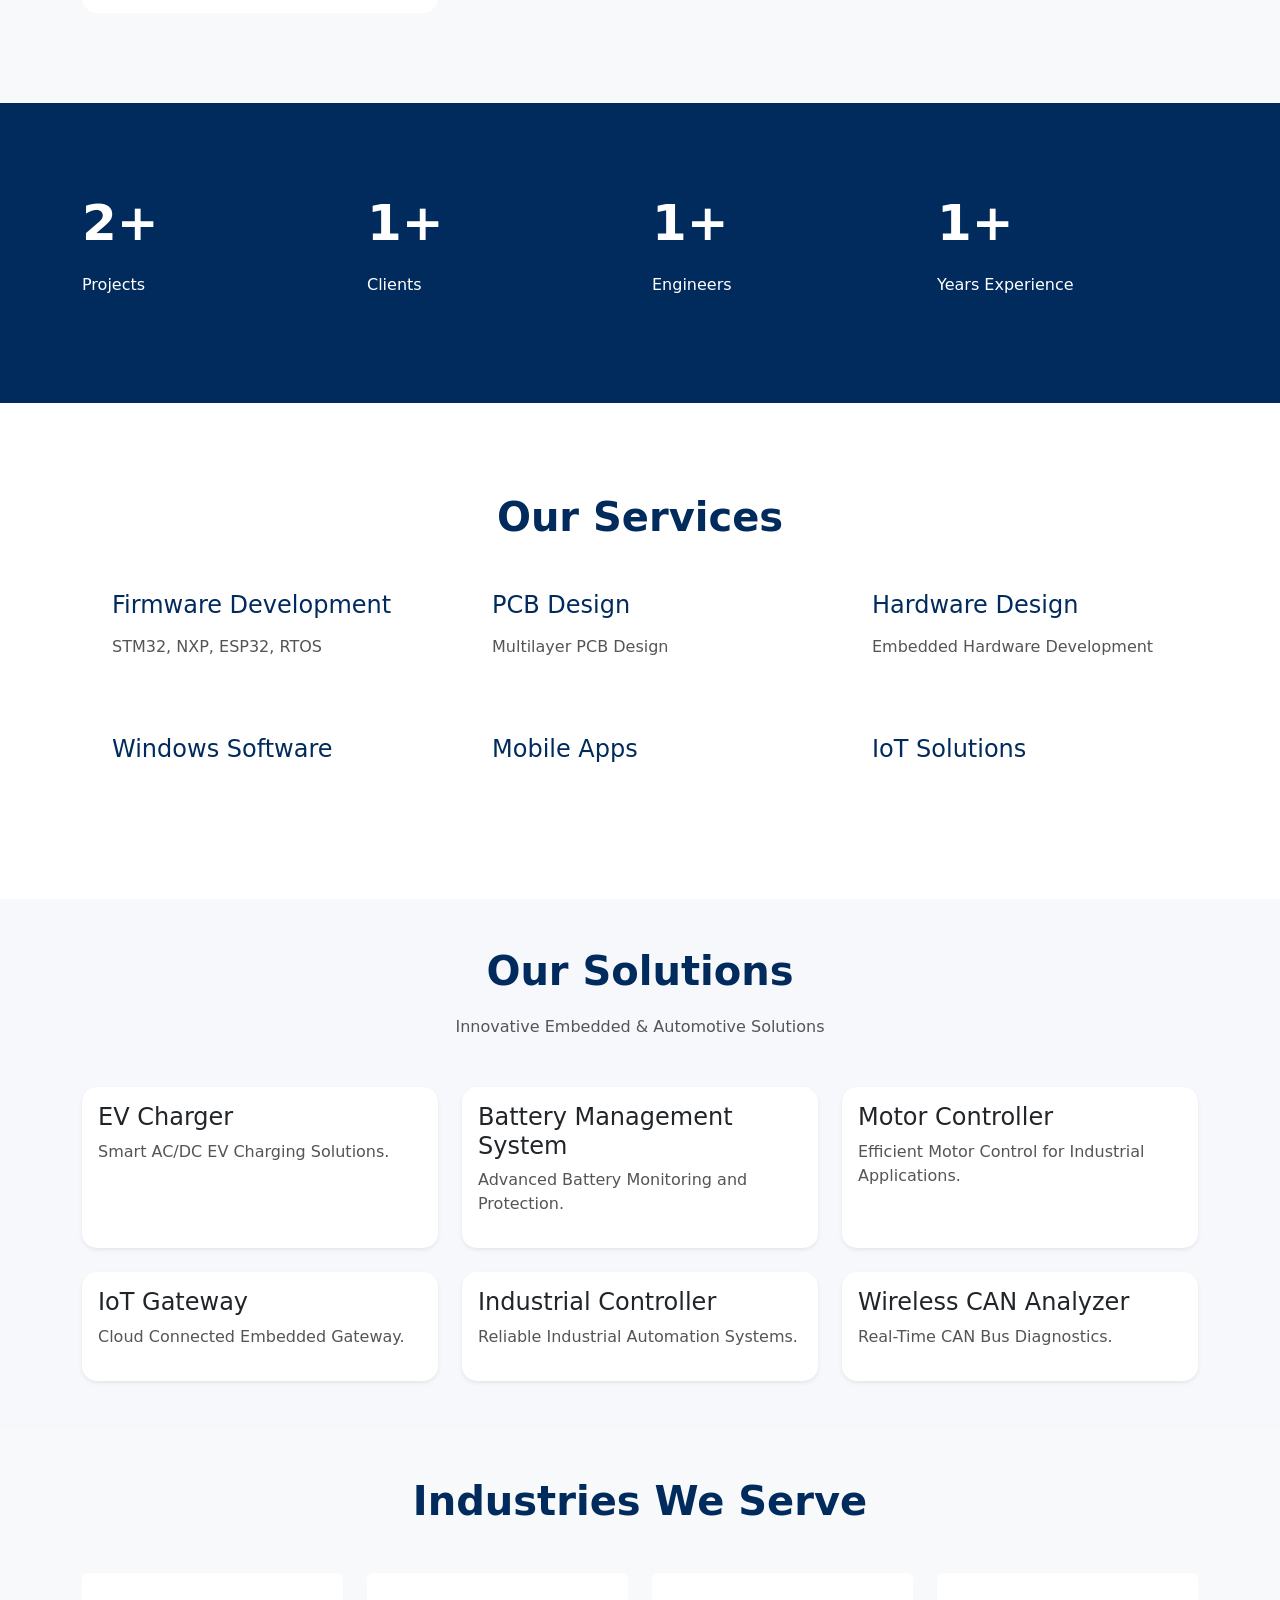
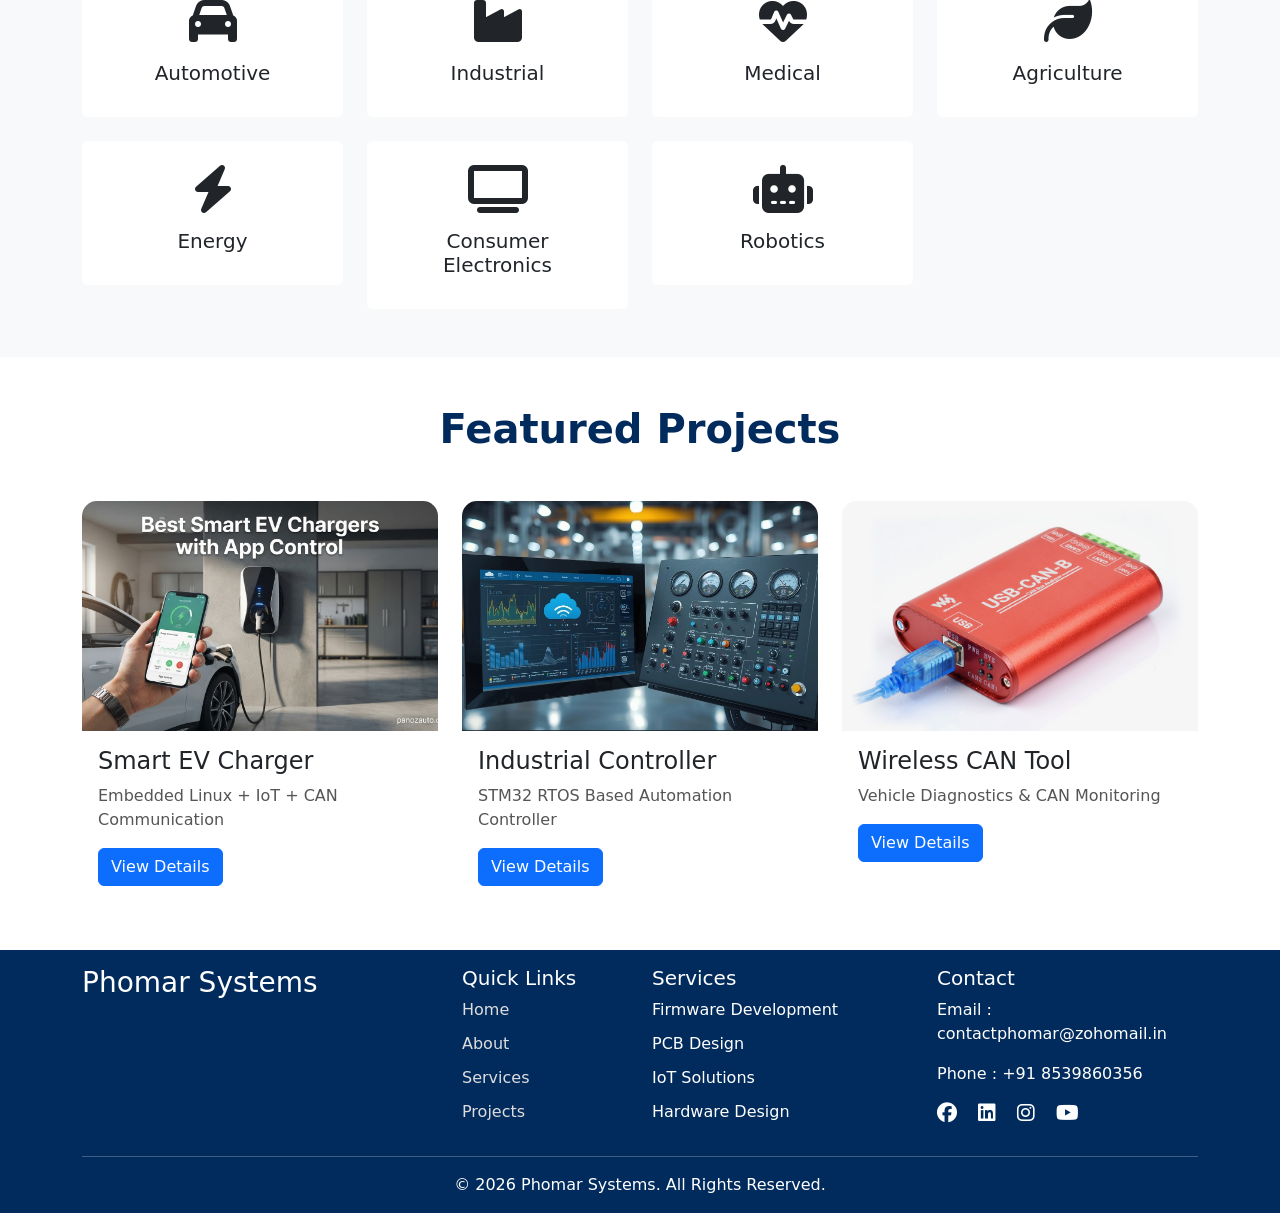
==== commit 15a2d8e1: "Update print statement from 'Hello' to 'Goodbye'" ====
--- a/index.html
+++ b/index.html
@@ -70,6 +70,11 @@
            <li>
               <a class="dropdown-item text-black" href="bits_convertorbyphomar.html">
                  Bits Converter
+              </a>
+           </li>
+            <li>
+              <a class="dropdown-item text-black" href="inductance_calculator.html">
+                 Inductance Calculator
               </a>
            </li>
          </ul>
--- a/style.css
+++ b/style.css
@@ -11,32 +11,40 @@
     scroll-behavior:smooth;
 }
 
+
 body{
-    font-family:Arial, Helvetica, sans-serif;
-    background:#ffffff;
+    font-family: Arial, Helvetica, sans-serif;
+    background:#0f172a;
+    overflow-x:hidden;
+}
+
+
+body{
+    font-family: Arial, Helvetica, sans-serif;
+    background:#0f172a;
     color:#222;
+    line-height:1.7;
     overflow-x:hidden;
-    line-height:1.7;
-}
-
-
-html, body{
+}
+
+
+ html, body{
     margin:0;
     padding:0;
     width:100%;
     min-height:100%;
     background:#0f172a;
     overflow-x:hidden;
-}
-
-body{
+} 
+
+/* body{
     opacity:0;
     transition:opacity .3s ease;
 }
 
 body.loaded{
     opacity:1;
-}
+} */
 
 
 /* ===========================
@@ -44,15 +52,26 @@
 =========================== */
 
 .navbar{
-    background:#002b5c !important;
+    background:#fff !important;
     padding:15px 0;
     transition:.4s;
+}
+
+.navbar > .container{
+    max-width:none;
+    margin-left:0;
+    padding-left:calc(2cm + 4px);
 }
 
 .navbar-brand{
     font-size:28px;
     font-weight:bold;
-    color:#fff !important;
+    color:#000 !important;
+    display:flex;
+    align-items:center;
+    justify-content:flex-start;
+    gap:4px;
+    margin-left:0;
 }
 
 .navbar-nav li{
@@ -60,14 +79,14 @@
 }
 
 .navbar-nav a{
-    color:white !important;
+    color:#000 !important;
     text-decoration:none;
-    font-weight:500;
+    font-weight:700;
     transition:.3s;
 }
 
 .navbar-nav a:hover{
-    color:#00d4ff !important;
+    color:#333 !important;
 }
 
 
@@ -85,19 +104,64 @@
 /* Logo */
 .logo-img{
     height: 65px;
-    width: auto;
+    width: 65px;
+    object-fit: cover;
+    object-position: center;
+}
+
+.brand-name{
+    display:flex;
+    flex-direction:row;
+    align-items:center;
+    gap:8px;
+    white-space:nowrap;
+}
+
+.brand-phomar{
+    color:#000;
+    font-family:"Orbitron", sans-serif;
+    font-weight:700;
+    letter-spacing:6px;
+    line-height:1;
+}
+
+.brand-system-row{
+    display:inline-flex;
+    align-items:center;
+}
+
+.brand-system{
+    color:#007bff;
+    font-family:"Orbitron", sans-serif;
+    font-weight:700;
+    letter-spacing:10px;
+    line-height:1;
 }
 
 /* Navbar links */
 .navbar-nav .nav-link{
-    color: white;
-    font-weight: 500;
+    color: #000 !important;
+    font-weight: 700;
     margin-left: 12px;
     transition: 0.3s;
 }
 
 .navbar-nav .nav-link:hover{
-    color: #00d4ff;
+    color: #333 !important;
+}
+
+.navbar-toggler{
+    border-color:#000;
+}
+
+.navbar-toggler-icon{
+    filter:brightness(0);
+}
+
+.navbar-nav .dropdown-toggle{
+    background:transparent;
+    border:0;
+    font-family:inherit;
 }
 
 
@@ -107,19 +171,17 @@
 
 
 .hero{
-    min-height:100vh;
-    background:linear-gradient(rgba(0,30,70,.80),
-    rgba(0,20,60,.85)),
-    url("../images/hero-bg.jpg");
-    background-size:cover;
-    background-position:center;
+    min-height: auto;
+    background:
+      linear-gradient(rgba(0,30,70,.80), rgba(0,20,60,.85)),
+      url("background.avif") center/cover no-repeat;
     display:flex;
     align-items:center;
     color:white;
-    padding-top:90px;
-
-    
-}
+    padding-top:120px;
+    padding-bottom:70px;
+}
+
 
 .hero h1{
     font-size:55px;
@@ -130,6 +192,48 @@
 .hero p{
     font-size:20px;
     margin-bottom:35px;
+}
+
+.hero-features{
+    display:flex;
+    flex-direction:row;
+    flex-wrap:wrap;
+    gap:4px 18px;
+    margin-bottom:35px;
+    color:#fff;
+    font-size:20px;
+    font-weight:600;
+}
+
+.hero-carousel{
+    width:100%;
+    max-width:760px;
+    margin:0 0 0 auto;
+    overflow:hidden;
+    border:4px solid rgba(255,255,255,.8);
+    border-radius:12px;
+    box-shadow:
+        0 0 18px rgba(0,212,255,.55),
+        0 18px 45px rgba(0,0,0,.35);
+}
+
+.hero-carousel .carousel-item img{
+    height:440px;
+    object-fit:cover;
+}
+
+.hero-carousel .carousel-caption{
+    right:0;
+    bottom:0;
+    left:0;
+    padding:35px 20px 28px;
+    background:linear-gradient(transparent,rgba(0,0,0,.75));
+}
+
+.hero-carousel h3{
+    margin:0;
+    color:#fff;
+    font-size:24px;
 }
 
 .hero .btn{
@@ -139,6 +243,13 @@
     font-weight:600;
 }
 
+.quote-message{
+    max-width:520px;
+    margin:22px 0 0;
+    color:#fff;
+    font-size:18px;
+}
+
 .btn-primary{
     background:#007bff;
     border:none;
@@ -169,6 +280,76 @@
 
 section p{
     color:#555;
+}
+
+#about{
+    background:#fff;
+    text-align:center;
+}
+
+.about-eyebrow{
+    display:inline-block;
+    margin-bottom:12px;
+    color:#007bff;
+    font-size:13px;
+    font-weight:700;
+    letter-spacing:1px;
+}
+
+#about h2{
+    max-width:520px;
+    margin-left:auto;
+    margin-right:auto;
+    margin-bottom:18px;
+    line-height:1.2;
+}
+
+#about p{
+    max-width:560px;
+    margin-left:auto;
+    margin-right:auto;
+}
+
+#about .about-lead{
+    color:#002b5c;
+    font-size:21px;
+    line-height:1.5;
+}
+
+.about-capabilities{
+    display:grid;
+    gap:10px;
+    max-width:560px;
+    margin:0 auto;
+}
+
+.about-capability{
+    display:flex;
+    align-items:flex-start;
+    gap:16px;
+    padding:18px;
+    border-left:4px solid #007bff;
+    background:#f3f7fb;
+}
+
+.about-capability i{
+    width:28px;
+    padding-top:4px;
+    color:#007bff;
+    font-size:22px;
+    text-align:center;
+}
+
+.about-capability h4{
+    margin:0 0 4px;
+    color:#002b5c;
+    font-size:18px;
+}
+
+.about-capability p{
+    margin:0;
+    font-size:15px;
+    line-height:1.45;
 }
 
 /* ===========================
@@ -372,50 +553,13 @@
 }
 
 /* ===========================
-          Blog
-=========================== */
-
-#blog .card{
-
-    border:none;
-
-    transition:.3s;
-
-}
-
-#blog .card:hover{
-
-    transform:translateY(-8px);
-
-}
-
-/* ===========================
-      Contact Banner
-=========================== */
-
-.contact-banner{
-
-    background:#001a38;
-
-    color:white;
-
-}
-
-.contact-banner h2{
-
-    color:white;
-
-}
-
-/* ===========================
          Footer
 =========================== */
-
 footer{
 
-    background:#001122;
-
+    background:#002b5c;
     color:#ddd;
+    padding-top:32px !important;
 
 }
 
@@ -468,6 +612,128 @@
 
 }
 
+/* AI assistant */
+.ai-assistant-toggle{
+    position:fixed;
+    right:24px;
+    bottom:24px;
+    z-index:1000;
+    width:58px;
+    height:58px;
+    border:0;
+    border-radius:50%;
+    background:#007bff;
+    color:#fff;
+    font-size:24px;
+    box-shadow:0 8px 24px rgba(0,0,0,.28);
+    cursor:pointer;
+}
+
+.ai-assistant-panel{
+    position:fixed;
+    right:24px;
+    bottom:94px;
+    z-index:1000;
+    width:min(360px,calc(100vw - 32px));
+    overflow:hidden;
+    border-radius:12px;
+    background:#fff;
+    box-shadow:0 12px 35px rgba(0,0,0,.3);
+}
+
+.ai-assistant-header{
+    display:flex;
+    align-items:center;
+    justify-content:space-between;
+    padding:16px;
+    background:#002b5c;
+    color:#fff;
+}
+
+.ai-assistant-header strong,
+.ai-assistant-header span{
+    display:block;
+}
+
+.ai-assistant-header span{
+    margin-top:3px;
+    color:#d7e9ff;
+    font-size:12px;
+}
+
+.ai-assistant-header button{
+    border:0;
+    background:transparent;
+    color:#fff;
+    font-size:24px;
+    cursor:pointer;
+}
+
+.ai-assistant-messages{
+    display:flex;
+    flex-direction:column;
+    gap:8px;
+    max-height:280px;
+    overflow-y:auto;
+    padding:14px;
+}
+
+.ai-message{
+    max-width:88%;
+    padding:9px 11px;
+    border-radius:10px;
+    font-size:14px;
+    line-height:1.45;
+}
+
+.ai-message-bot{
+    align-self:flex-start;
+    background:#eef4fb;
+    color:#1f2937;
+}
+
+.ai-message-user{
+    align-self:flex-end;
+    background:#007bff;
+    color:#fff;
+}
+
+.ai-assistant-form{
+    display:flex;
+    gap:8px;
+    padding:12px;
+    border-top:1px solid #e5e7eb;
+}
+
+.ai-assistant-form input{
+    min-width:0;
+    flex:1;
+    padding:9px 10px;
+    border:1px solid #ccd5e0;
+    border-radius:6px;
+}
+
+.ai-assistant-form button{
+    width:40px;
+    border:0;
+    border-radius:6px;
+    background:#007bff;
+    color:#fff;
+    cursor:pointer;
+}
+
+@media(max-width:576px){
+    .ai-assistant-toggle{
+        right:16px;
+        bottom:16px;
+    }
+
+    .ai-assistant-panel{
+        right:16px;
+        bottom:86px;
+    }
+}
+
 /* ===========================
        Responsive
 =========================== */
@@ -508,6 +774,14 @@
 
 }
 
+.hero-carousel{
+    margin:35px auto 0;
+}
+
+.hero-carousel .carousel-item img{
+    height:280px;
+}
+
 .navbar-nav{
 
 text-align:center;
@@ -545,3 +819,19 @@
 }
 
 }
+
+/* Tools dropdown */
+.dropdown-menu{
+    background: #ffffff !important;
+}
+
+.dropdown-menu .dropdown-item{
+    color: #000000 !important;
+    font-weight: 500;
+}
+
+.dropdown-menu .dropdown-item:hover{
+    color: #000000 !important;
+    background: #e9ecef !important;
+}
+
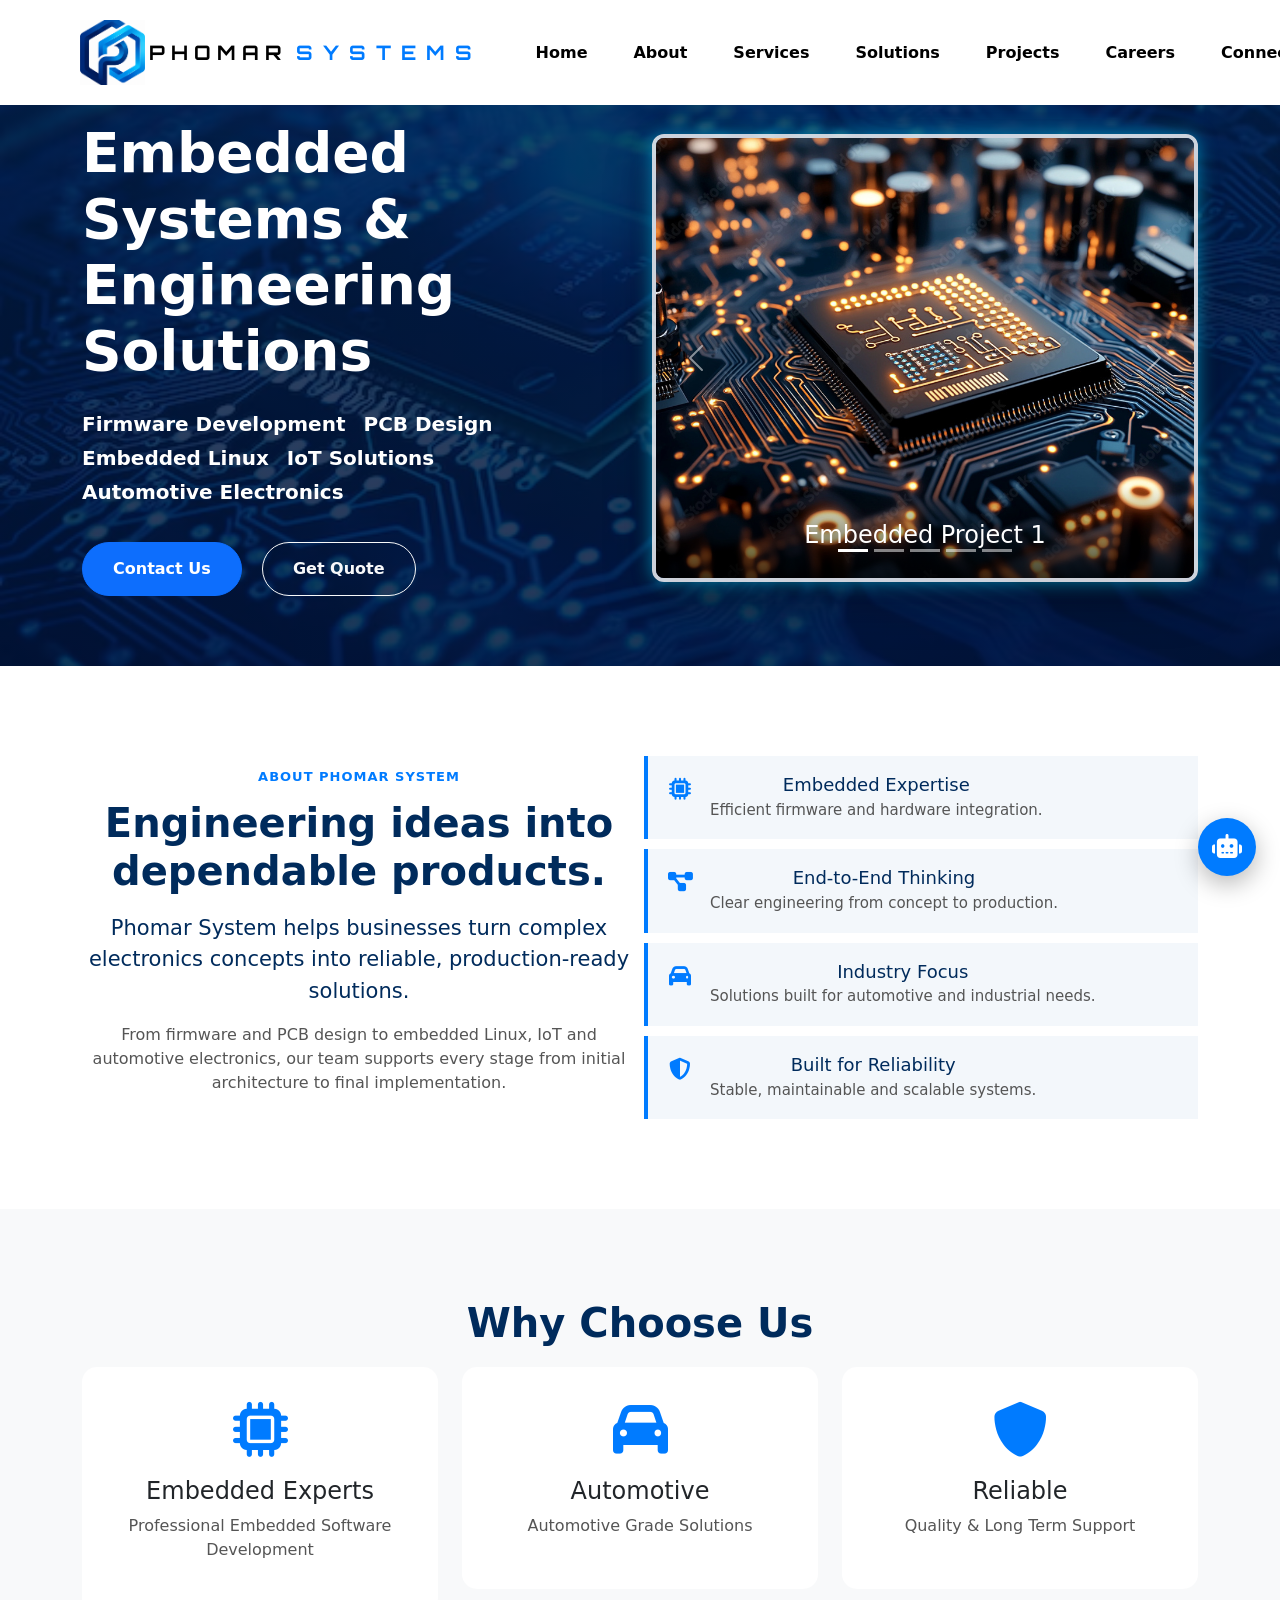
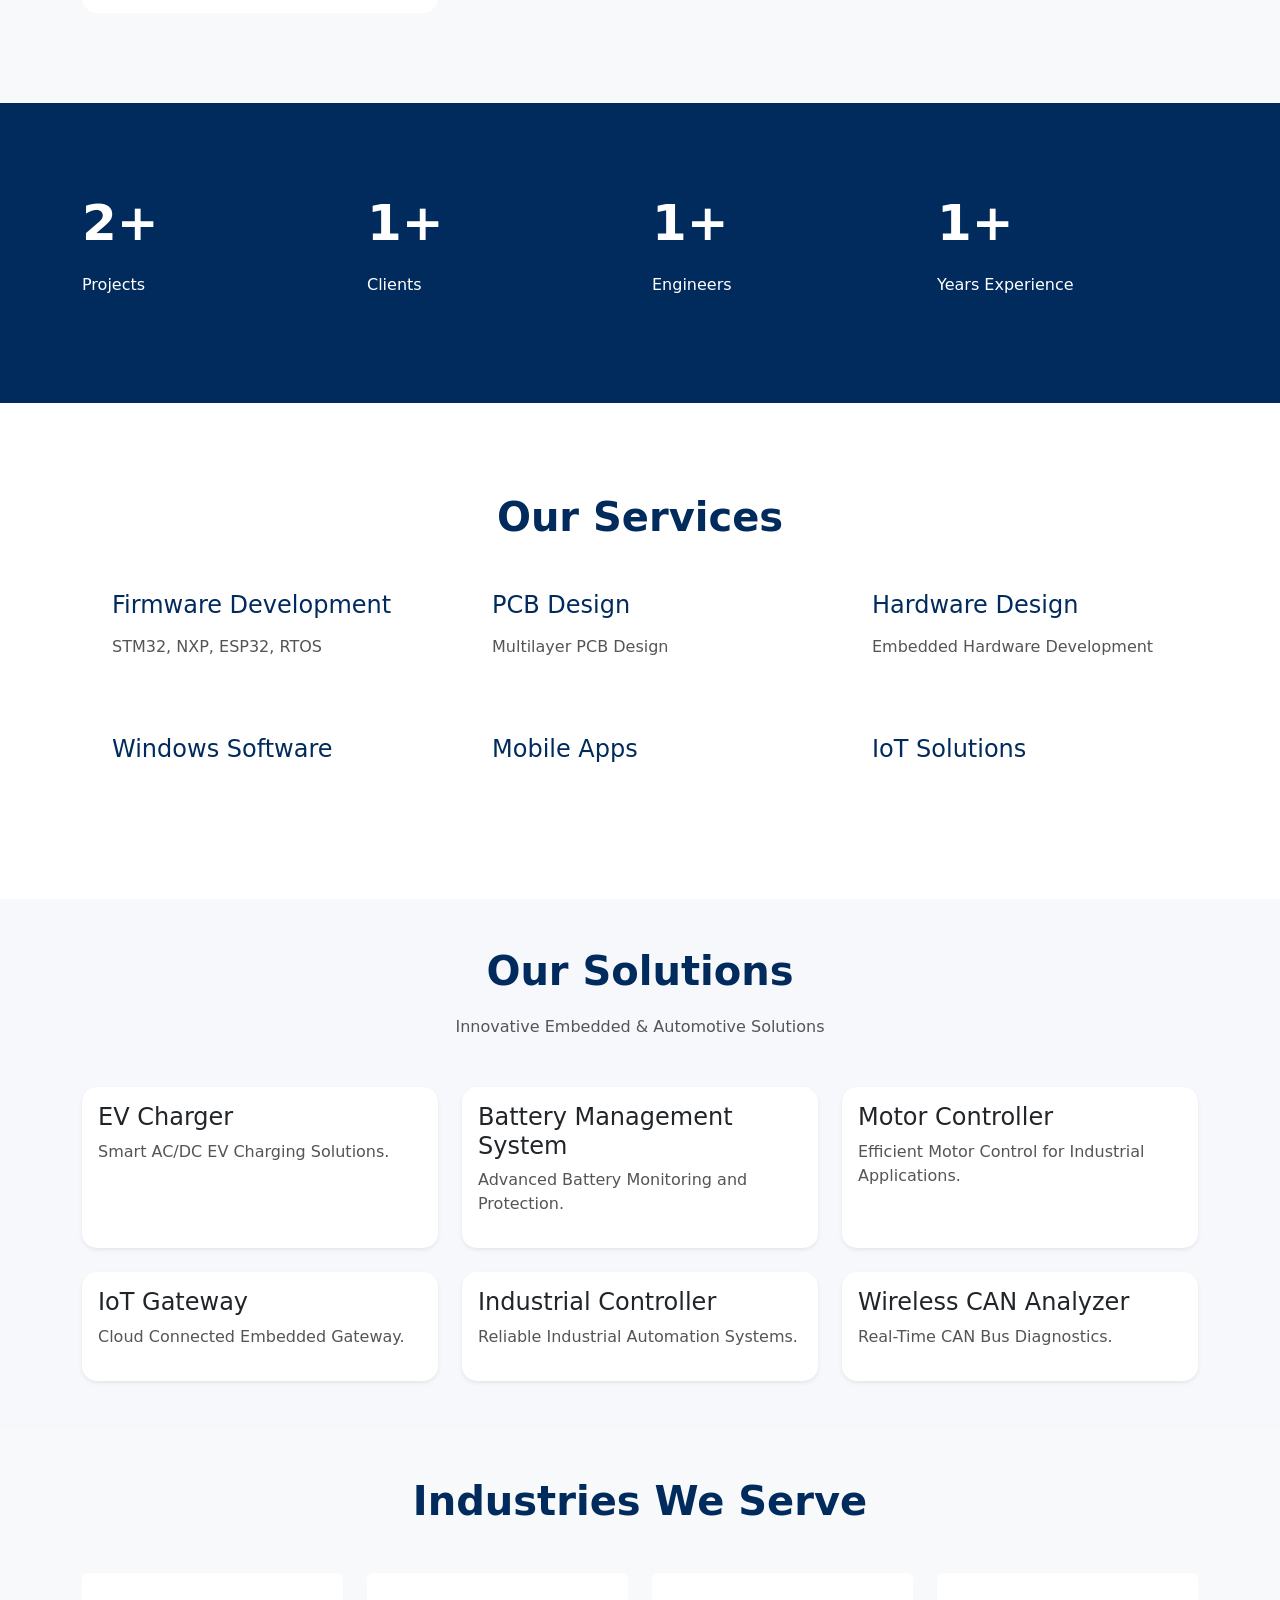
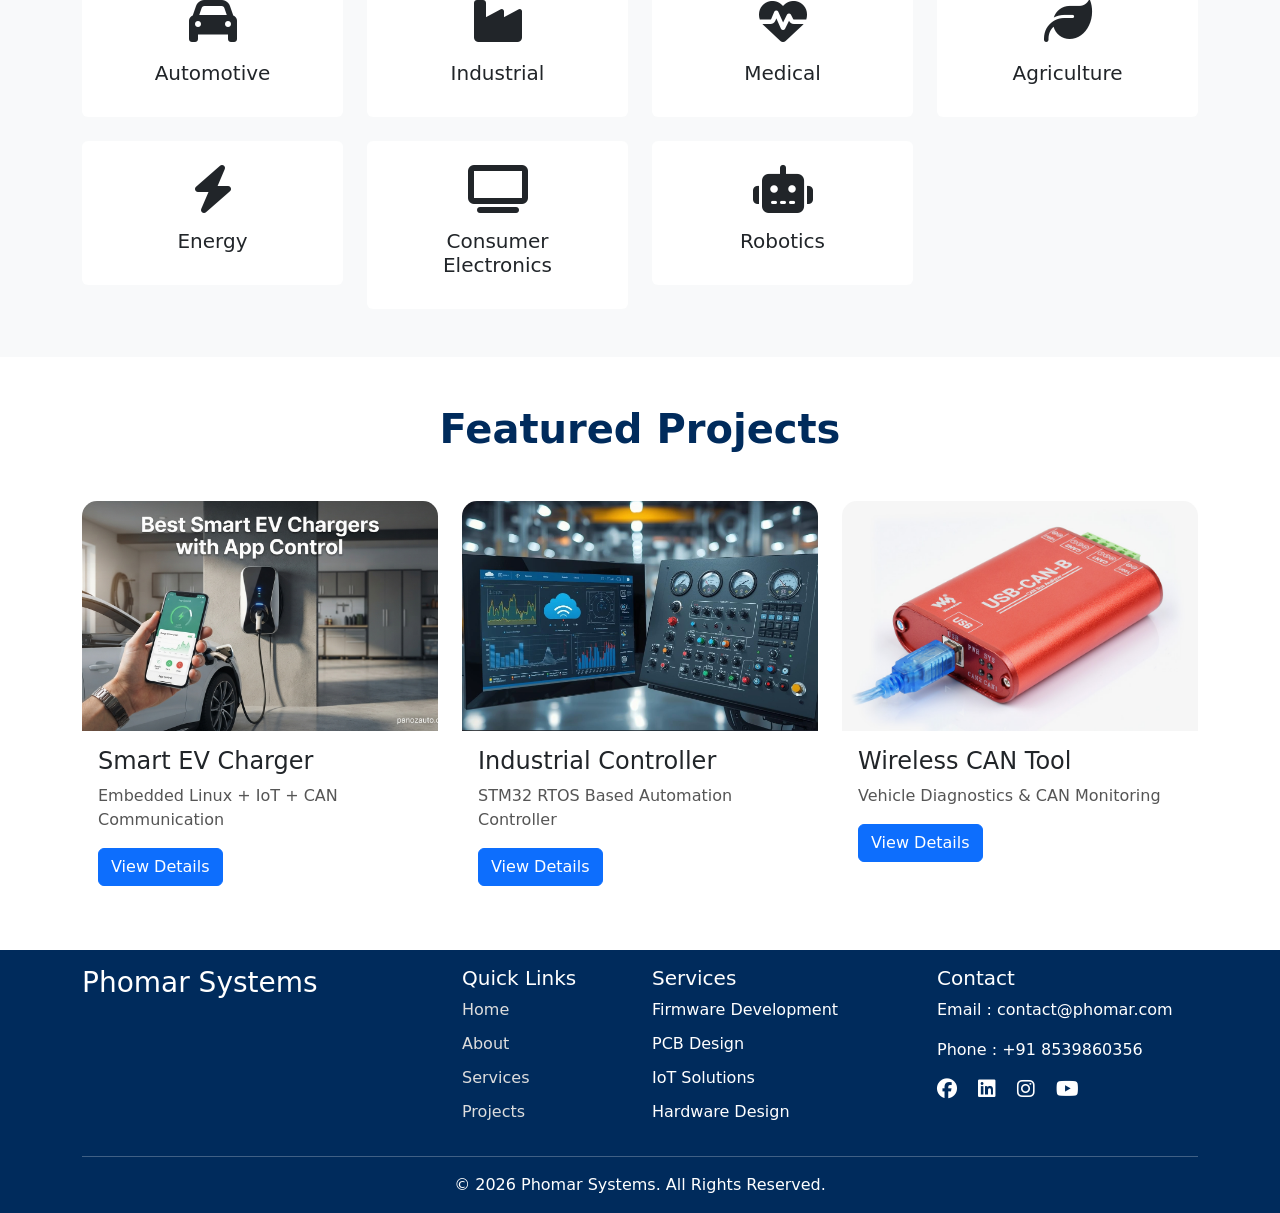
==== commit ef57661f: "Update print statement from 'Hello' to 'Goodbye'" ====
--- a/index.html
+++ b/index.html
@@ -72,6 +72,16 @@
                  Bits Converter
               </a>
            </li>
+           <li>
+              <a class="dropdown-item text-black" href="resistance_calculator.html">
+                 Resistance Calculator
+              </a>
+           </li>
+            <li>
+              <a class="dropdown-item text-black" href="capacitor_calculator.html">
+                 Capacitor Calculator
+              </a>
+           </li>
             <li>
               <a class="dropdown-item text-black" href="inductance_calculator.html">
                  Inductance Calculator
@@ -114,10 +124,17 @@
 <span>Automotive Electronics</span>
 </div>
 
-<a href="connect.html" class="btn btn-primary">Contact Us</a>
-
-
-
+<a href="#" class="btn btn-primary">
+Contact Us
+</a>
+
+<button type="button" id="quoteButton" class="btn btn-outline-light" aria-expanded="false">
+Get Quote
+</button>
+
+<p id="quoteMessage" class="quote-message" hidden>
+Tell us about your embedded product, and we will prepare a tailored project estimate for you.
+</p>
 
 </div>
 
@@ -728,7 +745,7 @@
 
 <p>
 
-Email : contactphomar@zohomail.in
+Email : contact@phomar.com
 
 </p>
 
--- a/style.css
+++ b/style.css
@@ -835,3 +835,282 @@
     background: #e9ecef !important;
 }
 
+/* =========================================
+   MOBILE HEADER + HERO FIX
+   ========================================= */
+
+@media (max-width: 768px){
+
+    /* ---------- NAVBAR ---------- */
+
+    .navbar{
+        padding:8px 0 !important;
+    }
+
+    .navbar > .container{
+        width:100%;
+        max-width:100%;
+        padding-left:12px !important;
+        padding-right:12px !important;
+        margin:0;
+    }
+
+    .navbar-brand{
+        display:flex;
+        align-items:center;
+        gap:5px;
+        margin:0 !important;
+        padding:0 !important;
+        min-width:0;
+        flex-shrink:1;
+    }
+
+    .logo-img{
+        width:48px;
+        height:48px;
+        flex:0 0 48px;
+        object-fit:contain;
+    }
+
+    .brand-name{
+        display:flex;
+        align-items:center;
+        gap:4px;
+        min-width:0;
+        white-space:nowrap;
+    }
+
+    .brand-phomar{
+        font-size:18px;
+        letter-spacing:2px;
+        line-height:1;
+    }
+
+    .brand-system{
+        font-size:17px;
+        letter-spacing:2px;
+        line-height:1;
+    }
+
+    .navbar-toggler{
+        margin-left:auto;
+        padding:5px 8px;
+        flex-shrink:0;
+    }
+
+    /* ---------- MOBILE MENU ---------- */
+
+    .navbar-collapse{
+        margin-top:8px;
+        border-top:1px solid #e5e5e5;
+        padding-top:8px;
+    }
+
+    .navbar-nav{
+        width:100%;
+        text-align:center;
+    }
+
+    .navbar-nav .nav-item{
+        margin:0 !important;
+    }
+
+    .navbar-nav .nav-link{
+        padding:9px 0 !important;
+        margin:0 !important;
+    }
+
+    .dropdown-menu{
+        text-align:center;
+        border:none;
+        box-shadow:0 5px 15px rgba(0,0,0,.1);
+    }
+
+
+    /* ---------- HERO ---------- */
+
+    .hero{
+        padding-top:95px !important;
+        padding-bottom:45px !important;
+    }
+
+    .hero h1{
+        font-size:30px !important;
+        line-height:1.2;
+        margin-bottom:20px;
+    }
+
+    .hero-features{
+        justify-content:center;
+        gap:7px 14px;
+        font-size:16px;
+        line-height:1.5;
+        margin-bottom:25px;
+    }
+
+    .hero .btn{
+        width:90%;
+        max-width:360px;
+        margin:8px auto !important;
+        padding:12px 20px;
+    }
+
+    .quote-message{
+        font-size:15px;
+        padding:0 10px;
+    }
+
+
+    /* ---------- HERO CAROUSEL ---------- */
+
+    .hero-carousel{
+        width:100%;
+        max-width:100%;
+        margin:28px auto 0 !important;
+        border-width:3px;
+        border-radius:12px;
+    }
+
+    .hero-carousel .carousel-item img{
+        width:100%;
+        height:235px !important;
+        object-fit:cover;
+    }
+
+    .hero-carousel .carousel-caption{
+        padding:35px 10px 20px;
+    }
+
+    .hero-carousel h3{
+        font-size:19px;
+    }
+
+
+    /* ---------- SECTIONS ---------- */
+
+    section{
+        padding:55px 0;
+    }
+
+    section h2{
+        font-size:28px;
+        line-height:1.2;
+    }
+
+
+    /* ---------- PROJECT CARDS ---------- */
+
+    #projects .card img{
+        height:210px;
+        object-fit:cover;
+    }
+
+    #projects .card-body{
+        padding:18px;
+    }
+
+}
+
+
+/* =========================================
+   SMALL PHONES
+   ========================================= */
+
+@media (max-width:390px){
+
+    .logo-img{
+        width:42px;
+        height:42px;
+        flex-basis:42px;
+    }
+
+    .brand-phomar{
+        font-size:16px;
+        letter-spacing:1.5px;
+    }
+
+    .brand-system{
+        font-size:15px;
+        letter-spacing:1.5px;
+    }
+
+    .navbar-toggler{
+        padding:4px 7px;
+    }
+
+    .hero{
+        padding-top:88px !important;
+    }
+
+    .hero h1{
+        font-size:27px !important;
+    }
+
+    .hero-features{
+        font-size:15px;
+        gap:5px 10px;
+    }
+
+    .hero-carousel .carousel-item img{
+        height:210px !important;
+    }
+
+}
+/* =========================================
+   MOBILE TOOLS ALIGNMENT - FINAL
+   ========================================= */
+
+@media (max-width: 768px) {
+
+    /* Remove desktop left margin from ALL mobile menu items */
+    .navbar-nav li {
+        margin-left: 0 !important;
+    }
+
+    /* Every menu item centered */
+    .navbar-nav {
+        width: 100% !important;
+        padding: 0 !important;
+        margin: 0 !important;
+        text-align: center !important;
+    }
+
+    .navbar-nav > li {
+        width: 100% !important;
+        margin-left: 0 !important;
+        text-align: center !important;
+    }
+
+    .navbar-nav > li > .nav-link {
+        width: 100% !important;
+        margin-left: 0 !important;
+        text-align: center !important;
+    }
+
+    /* TOOLS */
+    .navbar-nav > li.dropdown {
+        width: 100% !important;
+        margin-left: 0 !important;
+        text-align: center !important;
+    }
+
+    .navbar-nav > li.dropdown > button.dropdown-toggle {
+        display: flex !important;
+        width: 100% !important;
+        justify-content: center !important;
+        align-items: center !important;
+
+        margin: 0 !important;
+        padding: 9px 0 !important;
+
+        text-align: center !important;
+        color: #000 !important;
+        background: transparent !important;
+        border: 0 !important;
+    }
+
+    .navbar-nav > li.dropdown > button.dropdown-toggle i {
+        margin-right: 7px !important;
+    }
+
+}
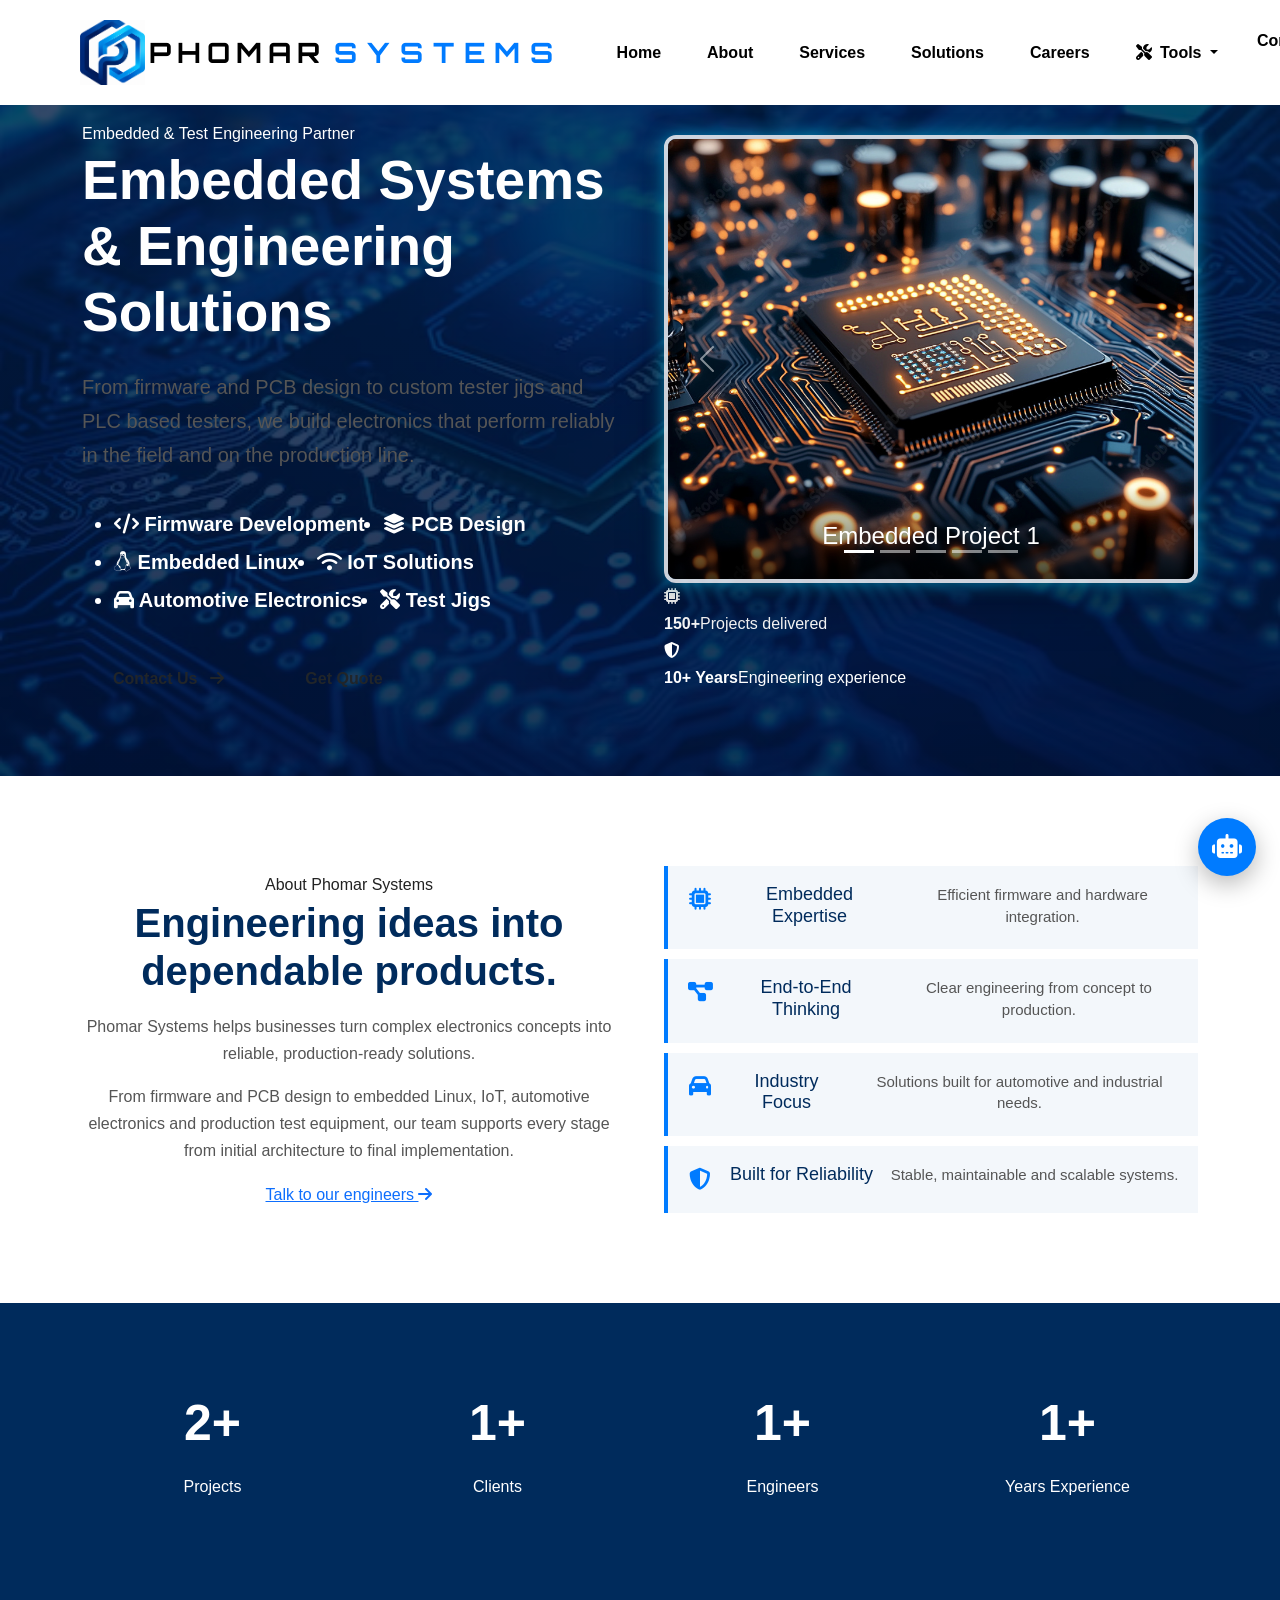
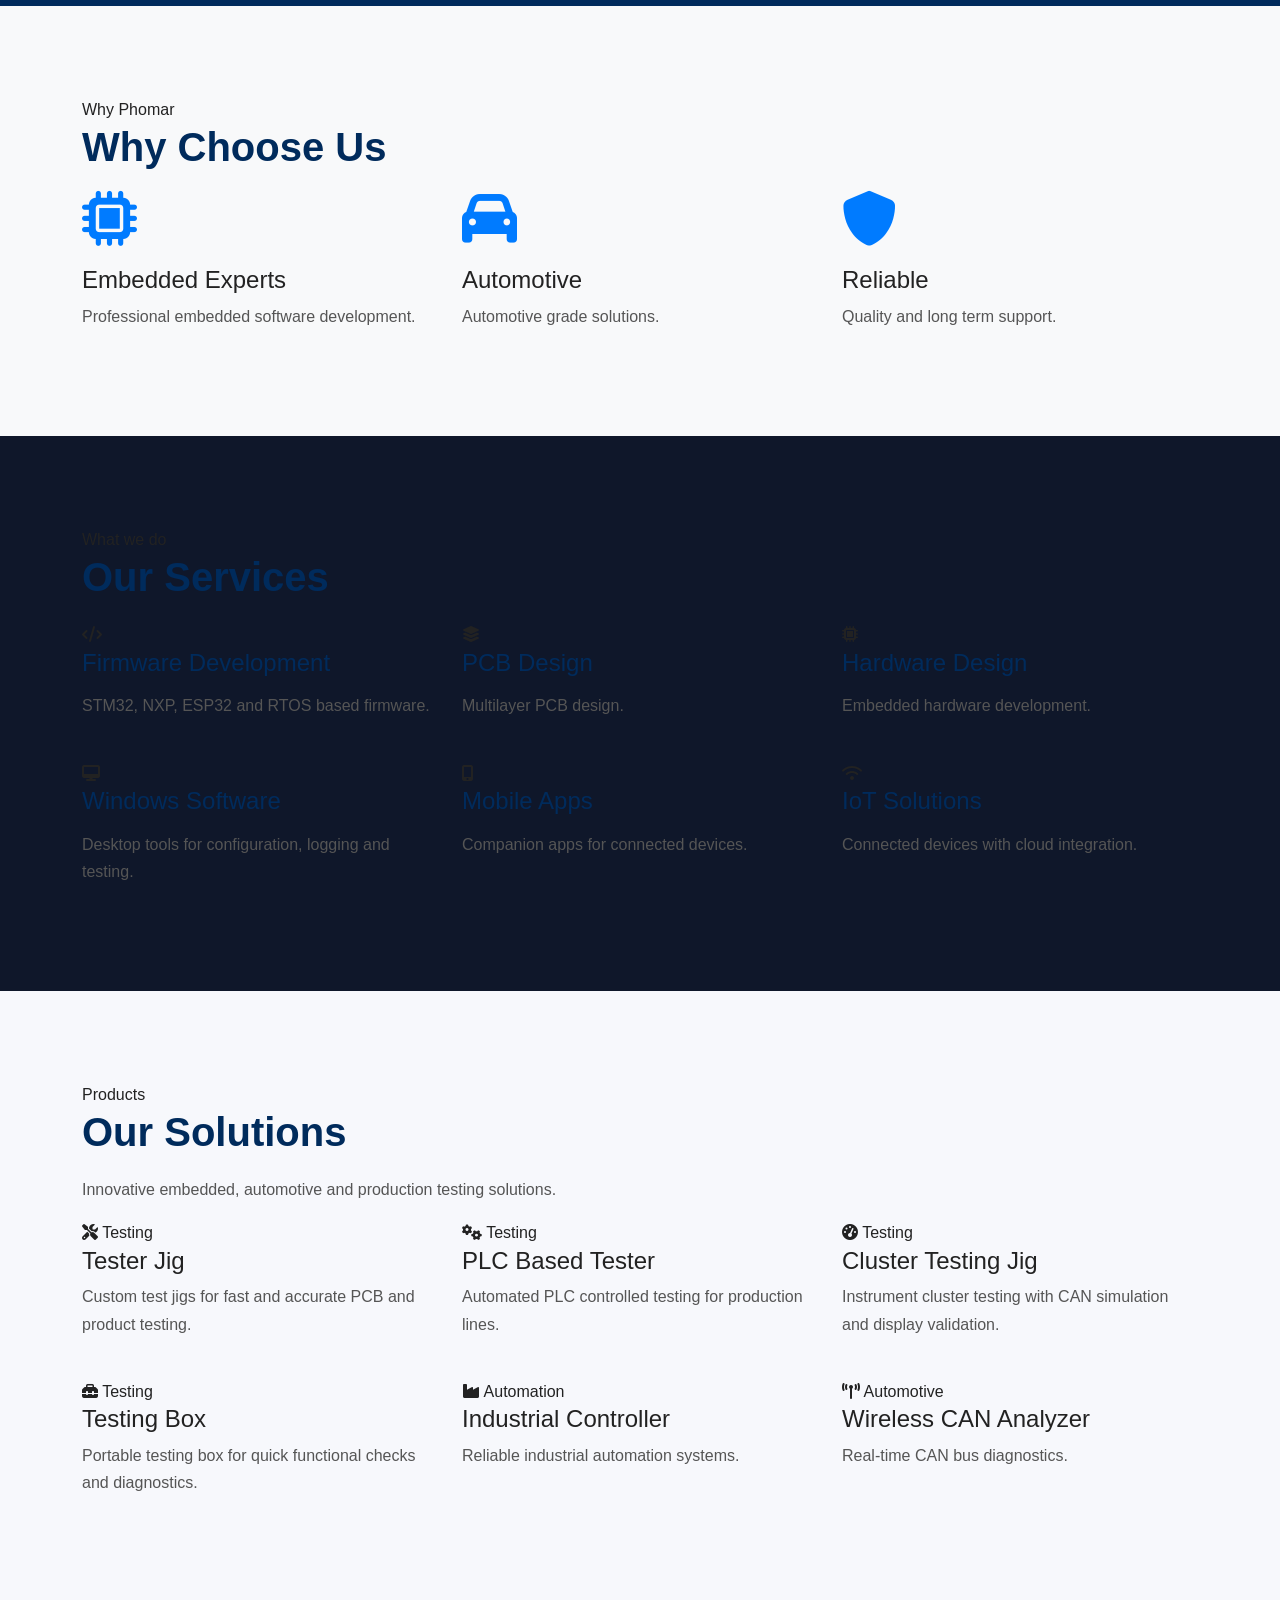
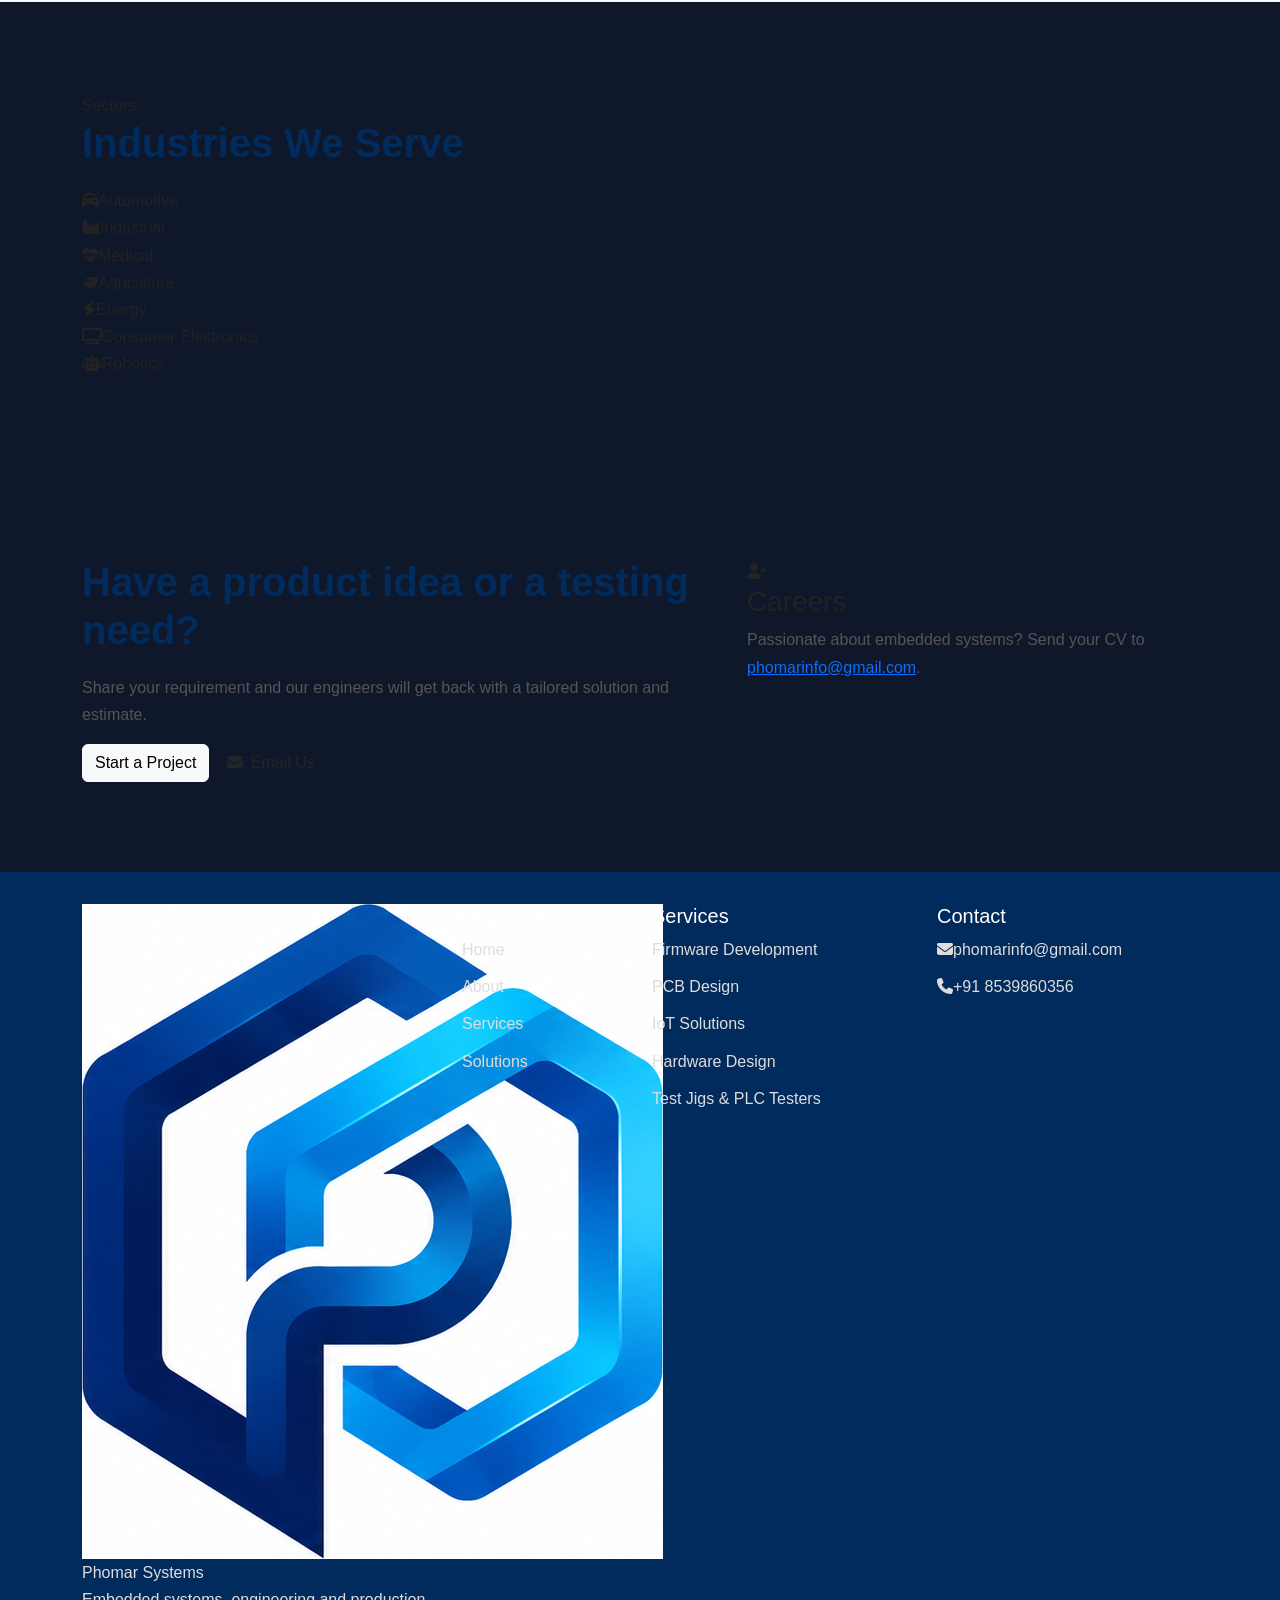
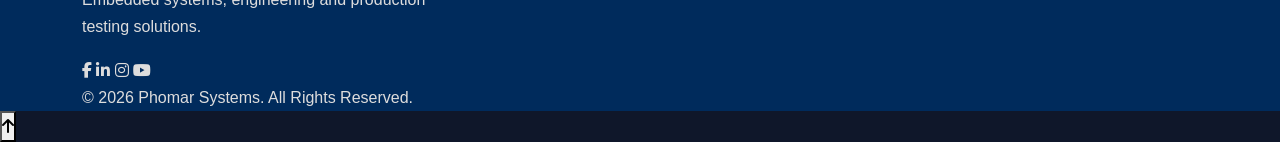
==== commit 6e48ef84: "Update index.html" ====
--- a/index.html
+++ b/index.html
@@ -2,787 +2,530 @@
 <html lang="en">
 
 <head>
-    <meta charset="UTF-8">
-    <meta name="viewport" content="width=device-width, initial-scale=1.0">
-    <title>Phomar Systems | Embedded Engineering Solutions</title>
-
-    <link rel="icon" type="image/png" href="logo1.png">
-    <link rel="preload" as="image" href="background.avif">
-    <link rel="stylesheet" href="style.css">
-    <meta name="theme-color" content="#0f172a">
-
-    <link rel="preconnect" href="https://fonts.googleapis.com">
-    <link rel="preconnect" href="https://fonts.gstatic.com" crossorigin>
-    <link href="https://fonts.googleapis.com/css2?family=Montserrat:wght@300&family=Orbitron:wght@700&display=swap" rel="stylesheet">
-
-    <link href="https://cdn.jsdelivr.net/npm/bootstrap@5.3.7/dist/css/bootstrap.min.css" rel="stylesheet">
-
-    <link rel="stylesheet"
-        href="https://cdnjs.cloudflare.com/ajax/libs/font-awesome/6.6.0/css/all.min.css">
+  <meta charset="UTF-8">
+  <meta name="viewport" content="width=device-width, initial-scale=1.0">
+  <title>Phomar Systems | Embedded Engineering & Test Solutions</title>
+  <meta name="description" content="Phomar Systems - firmware, PCB design, embedded Linux, IoT, automotive electronics, custom tester jigs, PLC based testers, cluster testing jigs and testing boxes.">
+
+  <link rel="icon" type="image/png" href="logo1.png">
+  <link rel="preload" as="image" href="background.avif">
+  <meta name="theme-color" content="#0b1220">
+
+  <link rel="preconnect" href="https://fonts.googleapis.com">
+  <link rel="preconnect" href="https://fonts.gstatic.com" crossorigin>
+  <link href="https://fonts.googleapis.com/css2?family=Inter:wght@400;500;600;700;800&family=Orbitron:wght@700&display=swap" rel="stylesheet">
+
+  <link href="https://cdn.jsdelivr.net/npm/bootstrap@5.3.7/dist/css/bootstrap.min.css" rel="stylesheet">
+  <link rel="stylesheet" href="https://cdnjs.cloudflare.com/ajax/libs/font-awesome/6.6.0/css/all.min.css">
+
+  <!-- Our styles load AFTER Bootstrap so they win -->
+  <link rel="stylesheet" href="style.css">
+
+  <script>document.documentElement.classList.add("js");</script>
 </head>
 
 <body>
 
 <!-- ================= HEADER ================= -->
-
 <header>
-
-   
-  <nav class="navbar navbar-expand-lg navbar-light bg-white fixed-top">
+  <nav class="navbar navbar-expand-lg fixed-top" id="mainNav">
     <div class="container">
 
-      <!-- Logo -->
       <a class="navbar-brand" href="#home">
         <img src="logo1.png" alt="Phomar Logo" class="logo-img">
         <span class="brand-name">
           <span class="brand-phomar">PHOMAR</span>
-          <span class="brand-system-row"><span class="brand-system">SYSTEMS</span></span>
+          <span class="brand-system">SYSTEMS</span>
         </span>
       </a>
-      
-      <button class="navbar-toggler" type="button"
-        data-bs-toggle="collapse" data-bs-target="#navbar">
+
+      <button class="navbar-toggler" type="button" data-bs-toggle="collapse" data-bs-target="#navbar"
+        aria-controls="navbar" aria-expanded="false" aria-label="Toggle navigation">
         <span class="navbar-toggler-icon"></span>
       </button>
 
       <div class="collapse navbar-collapse" id="navbar">
-        <ul class="navbar-nav ms-auto">
-
+        <ul class="navbar-nav ms-auto align-items-lg-center">
           <li class="nav-item"><a class="nav-link" href="#home">Home</a></li>
           <li class="nav-item"><a class="nav-link" href="#about">About</a></li>
           <li class="nav-item"><a class="nav-link" href="#services">Services</a></li>
           <li class="nav-item"><a class="nav-link" href="#solutions">Solutions</a></li>
-          <li class="nav-item"><a class="nav-link" href="#projects">Projects</a></li>
           <li class="nav-item"><a class="nav-link" href="#careers">Careers</a></li>
-          <li class="nav-item"><a href="connect.html" class="nav-link">Connect</a></li>
-
-
-          <!-- Tools Button Dropdown -->
-      <li class="nav-item dropdown">
-        <button class="nav-link dropdown-toggle"
-              type="button"
-              data-bs-toggle="dropdown"
-              aria-expanded="false">
-            <i class="fa-solid fa-screwdriver-wrench me-1"></i> Tools
-         </button>
-
-        <ul class="dropdown-menu dropdown-menu-end">
-           <li>
-              <a class="dropdown-item text-black" href="bits_convertorbyphomar.html">
-                 Bits Converter
-              </a>
-           </li>
-           <li>
-              <a class="dropdown-item text-black" href="resistance_calculator.html">
-                 Resistance Calculator
-              </a>
-           </li>
-            <li>
-              <a class="dropdown-item text-black" href="capacitor_calculator.html">
-                 Capacitor Calculator
-              </a>
-           </li>
-            <li>
-              <a class="dropdown-item text-black" href="inductance_calculator.html">
-                 Inductance Calculator
-              </a>
-           </li>
-         </ul>
-     </li>
-
+
+          <li class="nav-item dropdown">
+            <button class="nav-link dropdown-toggle" type="button" data-bs-toggle="dropdown" aria-expanded="false">
+              <i class="fa-solid fa-screwdriver-wrench me-1"></i> Tools
+            </button>
+            <ul class="dropdown-menu dropdown-menu-end">
+              <li><a class="dropdown-item" href="bits_convertorbyphomar.html"><i class="fa-solid fa-hashtag"></i> Bits Converter</a></li>
+              <li><a class="dropdown-item" href="resistance_calculator.html"><i class="fa-solid fa-wave-square"></i> Resistance Calculator</a></li>
+              <li><a class="dropdown-item" href="capacitor_calculator.html"><i class="fa-solid fa-battery-half"></i> Capacitor Calculator</a></li>
+              <li><a class="dropdown-item" href="inductance_calculator.html"><i class="fa-solid fa-circle-nodes"></i> Inductance Calculator</a></li>
+            </ul>
+          </li>
+
+          <li class="nav-item nav-cta">
+            <a href="connect.html" class="btn btn-brand btn-sm-pill">Connect <i class="fa-solid fa-arrow-right ms-1"></i></a>
+          </li>
         </ul>
       </div>
-     
-      
+
     </div>
   </nav>
 </header>
 
 
-
 <!-- ================= HERO ================= -->
-
 <section id="home" class="hero">
-
-<div class="container">
-
-
-<div class="row align-items-center">
-
-<div class="col-lg-6">
-
-<h1>
-Embedded Systems &
-Engineering Solutions
-</h1>
-
-<div class="hero-features" aria-label="Our embedded engineering services">
-<span>Firmware Development</span>
-<span>PCB Design</span>
-<span>Embedded Linux</span>
-<span>IoT Solutions</span>
-<span>Automotive Electronics</span>
-</div>
-
-<a href="#" class="btn btn-primary">
-Contact Us
-</a>
-
-<button type="button" id="quoteButton" class="btn btn-outline-light" aria-expanded="false">
-Get Quote
+  <div class="hero-grid" aria-hidden="true"></div>
+  <div class="hero-glow" aria-hidden="true"></div>
+
+  <div class="container position-relative">
+    <div class="row align-items-center g-5">
+
+      <div class="col-lg-6 reveal">
+        <span class="hero-badge"><span class="pulse-dot"></span> Embedded &amp; Test Engineering Partner</span>
+
+        <h1>Embedded Systems &amp; <span class="text-gradient">Engineering Solutions</span></h1>
+
+        <p class="hero-lead">
+          From firmware and PCB design to custom tester jigs and PLC based testers, we build electronics
+          that perform reliably in the field and on the production line.
+        </p>
+
+        <ul class="hero-features" aria-label="Our embedded engineering services">
+          <li><i class="fa-solid fa-code"></i> Firmware Development</li>
+          <li><i class="fa-solid fa-layer-group"></i> PCB Design</li>
+          <li><i class="fa-brands fa-linux"></i> Embedded Linux</li>
+          <li><i class="fa-solid fa-wifi"></i> IoT Solutions</li>
+          <li><i class="fa-solid fa-car"></i> Automotive Electronics</li>
+          <li><i class="fa-solid fa-screwdriver-wrench"></i> Test Jigs</li>
+        </ul>
+
+        <div class="hero-actions">
+          <a href="connect.html" class="btn btn-brand btn-lg-pill">
+            Contact Us <i class="fa-solid fa-arrow-right ms-2"></i>
+          </a>
+          <button type="button" id="quoteButton" class="btn btn-ghost btn-lg-pill" aria-expanded="false" aria-controls="quoteMessage">
+            Get Quote
+          </button>
+        </div>
+
+        <div id="quoteMessage" class="quote-message" hidden>
+          <i class="fa-solid fa-envelope-open-text"></i>
+          <p>
+            Tell us about your embedded product, and we will prepare a tailored project estimate for you.
+            Write to <a href="mailto:phomarinfo@gmail.com">phomarinfo@gmail.com</a> or call
+            <a href="tel:+918539860356">+91 85398 60356</a>.
+          </p>
+        </div>
+      </div>
+
+      <div class="col-lg-6 reveal">
+        <div class="hero-visual">
+          <div id="projectCarousel" class="carousel slide carousel-fade hero-carousel" data-bs-ride="carousel">
+
+            <div class="carousel-indicators">
+              <button type="button" data-bs-target="#projectCarousel" data-bs-slide-to="0" class="active" aria-current="true" aria-label="Image 1"></button>
+              <button type="button" data-bs-target="#projectCarousel" data-bs-slide-to="1" aria-label="Image 2"></button>
+              <button type="button" data-bs-target="#projectCarousel" data-bs-slide-to="2" aria-label="Image 3"></button>
+              <button type="button" data-bs-target="#projectCarousel" data-bs-slide-to="3" aria-label="Image 4"></button>
+              <button type="button" data-bs-target="#projectCarousel" data-bs-slide-to="4" aria-label="Image 5"></button>
+            </div>
+
+            <div class="carousel-inner">
+              <div class="carousel-item active">
+                <img src="image1.jpg" class="d-block w-100" alt="Embedded project image 1">
+                <div class="carousel-caption"><h3>Embedded Project 1</h3></div>
+              </div>
+              <div class="carousel-item">
+                <img src="image2.jpg" class="d-block w-100" alt="Embedded project image 2">
+                <div class="carousel-caption"><h3>Embedded Project 2</h3></div>
+              </div>
+              <div class="carousel-item">
+                <img src="image3.png" class="d-block w-100" alt="Embedded project image 3">
+                <div class="carousel-caption"><h3>Embedded Project 3</h3></div>
+              </div>
+              <div class="carousel-item">
+                <img src="image4.webp" class="d-block w-100" alt="Embedded project image 4">
+                <div class="carousel-caption"><h3>Embedded Project 4</h3></div>
+              </div>
+              <div class="carousel-item">
+                <img src="image5.jpg" class="d-block w-100" alt="Embedded project image 5">
+                <div class="carousel-caption"><h3>Embedded Project 5</h3></div>
+              </div>
+            </div>
+
+            <button class="carousel-control-prev" type="button" data-bs-target="#projectCarousel" data-bs-slide="prev" aria-label="Previous image">
+              <span class="carousel-control-prev-icon" aria-hidden="true"></span>
+            </button>
+            <button class="carousel-control-next" type="button" data-bs-target="#projectCarousel" data-bs-slide="next" aria-label="Next image">
+              <span class="carousel-control-next-icon" aria-hidden="true"></span>
+            </button>
+          </div>
+
+          <div class="hero-float hero-float-top">
+            <i class="fa-solid fa-microchip"></i>
+            <div><strong>150+</strong><span>Projects delivered</span></div>
+          </div>
+          <div class="hero-float hero-float-bottom">
+            <i class="fa-solid fa-shield-halved"></i>
+            <div><strong>10+ Years</strong><span>Engineering experience</span></div>
+          </div>
+        </div>
+      </div>
+
+    </div>
+  </div>
+</section>
+
+
+<!-- ================= ABOUT ================= -->
+<section id="about" class="section-light">
+  <div class="container">
+    <div class="row align-items-center g-5">
+
+      <div class="col-lg-6 reveal">
+        <span class="eyebrow">About Phomar Systems</span>
+        <h2>Engineering ideas into dependable products.</h2>
+        <p class="lead-text">Phomar Systems helps businesses turn complex electronics concepts into reliable, production-ready solutions.</p>
+        <p>From firmware and PCB design to embedded Linux, IoT, automotive electronics and production test equipment, our team supports every stage from initial architecture to final implementation.</p>
+        <a href="connect.html" class="link-arrow">Talk to our engineers <i class="fa-solid fa-arrow-right"></i></a>
+      </div>
+
+      <div class="col-lg-6 reveal">
+        <div class="about-capabilities">
+          <div class="about-capability">
+            <span class="icon-tile"><i class="fa-solid fa-microchip" aria-hidden="true"></i></span>
+            <h4>Embedded Expertise</h4>
+            <p>Efficient firmware and hardware integration.</p>
+          </div>
+          <div class="about-capability">
+            <span class="icon-tile"><i class="fa-solid fa-diagram-project" aria-hidden="true"></i></span>
+            <h4>End-to-End Thinking</h4>
+            <p>Clear engineering from concept to production.</p>
+          </div>
+          <div class="about-capability">
+            <span class="icon-tile"><i class="fa-solid fa-car" aria-hidden="true"></i></span>
+            <h4>Industry Focus</h4>
+            <p>Solutions built for automotive and industrial needs.</p>
+          </div>
+          <div class="about-capability">
+            <span class="icon-tile"><i class="fa-solid fa-shield-halved" aria-hidden="true"></i></span>
+            <h4>Built for Reliability</h4>
+            <p>Stable, maintainable and scalable systems.</p>
+          </div>
+        </div>
+      </div>
+
+    </div>
+  </div>
+</section>
+
+
+<!-- ================= STATISTICS ================= -->
+<section id="counter" class="stats-band">
+  <div class="container">
+    <div class="row g-4 text-center">
+      <div class="col-6 col-md-3">
+        <div class="stat"><h2 data-target="150" data-suffix="+">150+</h2><p>Projects</p></div>
+      </div>
+      <div class="col-6 col-md-3">
+        <div class="stat"><h2 data-target="80" data-suffix="+">80+</h2><p>Clients</p></div>
+      </div>
+      <div class="col-6 col-md-3">
+        <div class="stat"><h2 data-target="25" data-suffix="+">25+</h2><p>Engineers</p></div>
+      </div>
+      <div class="col-6 col-md-3">
+        <div class="stat"><h2 data-target="10" data-suffix="+">10+</h2><p>Years Experience</p></div>
+      </div>
+    </div>
+  </div>
+</section>
+
+
+<!-- ================= WHY CHOOSE ================= -->
+<section id="why" class="section-soft">
+  <div class="container">
+    <div class="section-head reveal">
+      <span class="eyebrow">Why Phomar</span>
+      <h2>Why Choose Us</h2>
+    </div>
+
+    <div class="row g-4">
+      <div class="col-md-4 reveal">
+        <div class="feature-card">
+          <span class="icon-tile icon-lg"><i class="fa-solid fa-microchip"></i></span>
+          <h4>Embedded Experts</h4>
+          <p>Professional embedded software development.</p>
+        </div>
+      </div>
+      <div class="col-md-4 reveal">
+        <div class="feature-card">
+          <span class="icon-tile icon-lg"><i class="fa-solid fa-car"></i></span>
+          <h4>Automotive</h4>
+          <p>Automotive grade solutions.</p>
+        </div>
+      </div>
+      <div class="col-md-4 reveal">
+        <div class="feature-card">
+          <span class="icon-tile icon-lg"><i class="fa-solid fa-shield"></i></span>
+          <h4>Reliable</h4>
+          <p>Quality and long term support.</p>
+        </div>
+      </div>
+    </div>
+  </div>
+</section>
+
+
+<!-- ================= SERVICES ================= -->
+<section id="services" class="section-light">
+  <div class="container">
+    <div class="section-head reveal">
+      <span class="eyebrow">What we do</span>
+      <h2>Our Services</h2>
+    </div>
+
+    <div class="row g-4">
+      <div class="col-md-6 col-lg-4 reveal">
+        <div class="service-card">
+          <span class="icon-tile"><i class="fa-solid fa-code"></i></span>
+          <h4>Firmware Development</h4>
+          <p>STM32, NXP, ESP32 and RTOS based firmware.</p>
+        </div>
+      </div>
+      <div class="col-md-6 col-lg-4 reveal">
+        <div class="service-card">
+          <span class="icon-tile"><i class="fa-solid fa-layer-group"></i></span>
+          <h4>PCB Design</h4>
+          <p>Multilayer PCB design.</p>
+        </div>
+      </div>
+      <div class="col-md-6 col-lg-4 reveal">
+        <div class="service-card">
+          <span class="icon-tile"><i class="fa-solid fa-microchip"></i></span>
+          <h4>Hardware Design</h4>
+          <p>Embedded hardware development.</p>
+        </div>
+      </div>
+      <div class="col-md-6 col-lg-4 reveal">
+        <div class="service-card">
+          <span class="icon-tile"><i class="fa-solid fa-desktop"></i></span>
+          <h4>Windows Software</h4>
+          <p>Desktop tools for configuration, logging and testing.</p>
+        </div>
+      </div>
+      <div class="col-md-6 col-lg-4 reveal">
+        <div class="service-card">
+          <span class="icon-tile"><i class="fa-solid fa-mobile-screen-button"></i></span>
+          <h4>Mobile Apps</h4>
+          <p>Companion apps for connected devices.</p>
+        </div>
+      </div>
+      <div class="col-md-6 col-lg-4 reveal">
+        <div class="service-card">
+          <span class="icon-tile"><i class="fa-solid fa-wifi"></i></span>
+          <h4>IoT Solutions</h4>
+          <p>Connected devices with cloud integration.</p>
+        </div>
+      </div>
+    </div>
+  </div>
+</section>
+
+
+<!-- ================= SOLUTIONS ================= -->
+<section id="solutions" class="section-dark">
+  <div class="container">
+    <div class="section-head reveal">
+      <span class="eyebrow eyebrow-light">Products</span>
+      <h2>Our Solutions</h2>
+      <p>Innovative embedded, automotive and production testing solutions.</p>
+    </div>
+
+    <div class="row g-4">
+      <div class="col-md-6 col-lg-4 reveal">
+        <div class="solution-card">
+          <div class="solution-top">
+            <span class="icon-tile"><i class="fa-solid fa-screwdriver-wrench"></i></span>
+            <span class="tag">Testing</span>
+          </div>
+          <h4>Tester Jig</h4>
+          <p>Custom test jigs for fast and accurate PCB and product testing.</p>
+        </div>
+      </div>
+
+      <div class="col-md-6 col-lg-4 reveal">
+        <div class="solution-card">
+          <div class="solution-top">
+            <span class="icon-tile"><i class="fa-solid fa-gears"></i></span>
+            <span class="tag">Testing</span>
+          </div>
+          <h4>PLC Based Tester</h4>
+          <p>Automated PLC controlled testing for production lines.</p>
+        </div>
+      </div>
+
+      <div class="col-md-6 col-lg-4 reveal">
+        <div class="solution-card">
+          <div class="solution-top">
+            <span class="icon-tile"><i class="fa-solid fa-gauge-high"></i></span>
+            <span class="tag">Testing</span>
+          </div>
+          <h4>Cluster Testing Jig</h4>
+          <p>Instrument cluster testing with CAN simulation and display validation.</p>
+        </div>
+      </div>
+
+      <div class="col-md-6 col-lg-4 reveal">
+        <div class="solution-card">
+          <div class="solution-top">
+            <span class="icon-tile"><i class="fa-solid fa-toolbox"></i></span>
+            <span class="tag">Testing</span>
+          </div>
+          <h4>Testing Box</h4>
+          <p>Portable testing box for quick functional checks and diagnostics.</p>
+        </div>
+      </div>
+
+      <div class="col-md-6 col-lg-4 reveal">
+        <div class="solution-card">
+          <div class="solution-top">
+            <span class="icon-tile"><i class="fa-solid fa-industry"></i></span>
+            <span class="tag">Automation</span>
+          </div>
+          <h4>Industrial Controller</h4>
+          <p>Reliable industrial automation systems.</p>
+        </div>
+      </div>
+
+      <div class="col-md-6 col-lg-4 reveal">
+        <div class="solution-card">
+          <div class="solution-top">
+            <span class="icon-tile"><i class="fa-solid fa-tower-broadcast"></i></span>
+            <span class="tag">Automotive</span>
+          </div>
+          <h4>Wireless CAN Analyzer</h4>
+          <p>Real-time CAN bus diagnostics.</p>
+        </div>
+      </div>
+    </div>
+  </div>
+</section>
+
+
+<!-- ================= INDUSTRIES ================= -->
+<section id="industries" class="section-soft">
+  <div class="container">
+    <div class="section-head reveal">
+      <span class="eyebrow">Sectors</span>
+      <h2>Industries We Serve</h2>
+    </div>
+
+    <div class="industry-grid reveal">
+      <div class="industry-chip"><i class="fa-solid fa-car"></i><span>Automotive</span></div>
+      <div class="industry-chip"><i class="fa-solid fa-industry"></i><span>Industrial</span></div>
+      <div class="industry-chip"><i class="fa-solid fa-heart-pulse"></i><span>Medical</span></div>
+      <div class="industry-chip"><i class="fa-solid fa-leaf"></i><span>Agriculture</span></div>
+      <div class="industry-chip"><i class="fa-solid fa-bolt"></i><span>Energy</span></div>
+      <div class="industry-chip"><i class="fa-solid fa-tv"></i><span>Consumer Electronics</span></div>
+      <div class="industry-chip"><i class="fa-solid fa-robot"></i><span>Robotics</span></div>
+    </div>
+  </div>
+</section>
+
+
+<!-- ================= CTA + CAREERS ================= -->
+<section id="careers" class="cta-section">
+  <div class="container">
+    <div class="row g-4">
+      <div class="col-lg-7 reveal">
+        <div class="cta-card cta-primary">
+          <h2>Have a product idea or a testing need?</h2>
+          <p>Share your requirement and our engineers will get back with a tailored solution and estimate.</p>
+          <div class="cta-actions">
+            <a href="connect.html" class="btn btn-light btn-lg-pill">Start a Project</a>
+            <a href="mailto:phomarinfo@gmail.com" class="btn btn-ghost btn-lg-pill"><i class="fa-solid fa-envelope me-2"></i>Email Us</a>
+          </div>
+        </div>
+      </div>
+      <div class="col-lg-5 reveal">
+        <div class="cta-card cta-careers">
+          <span class="icon-tile"><i class="fa-solid fa-user-plus"></i></span>
+          <h3>Careers</h3>
+          <p>Passionate about embedded systems? Send your CV to
+            <a href="mailto:phomarinfo@gmail.com?subject=Career%20Application">phomarinfo@gmail.com</a>.</p>
+        </div>
+      </div>
+    </div>
+  </div>
+</section>
+
+
+<!-- ================= FOOTER ================= -->
+<footer class="site-footer">
+  <div class="container">
+    <div class="row g-4">
+
+      <div class="col-lg-4">
+        <a class="footer-brand" href="#home">
+          <img src="logo1.png" alt="" class="footer-logo">
+          <span>Phomar Systems</span>
+        </a>
+        <p class="footer-about">Embedded systems, engineering and production testing solutions.</p>
+        <div class="social">
+          <span aria-label="Facebook"><i class="fab fa-facebook-f"></i></span>
+          <span aria-label="LinkedIn"><i class="fab fa-linkedin-in"></i></span>
+          <span aria-label="Instagram"><i class="fab fa-instagram"></i></span>
+          <span aria-label="YouTube"><i class="fab fa-youtube"></i></span>
+        </div>
+      </div>
+
+      <div class="col-6 col-lg-2">
+        <h5>Quick Links</h5>
+        <ul>
+          <li><a href="#home">Home</a></li>
+          <li><a href="#about">About</a></li>
+          <li><a href="#services">Services</a></li>
+          <li><a href="#solutions">Solutions</a></li>
+        </ul>
+      </div>
+
+      <div class="col-6 col-lg-3">
+        <h5>Services</h5>
+        <ul>
+          <li>Firmware Development</li>
+          <li>PCB Design</li>
+          <li>IoT Solutions</li>
+          <li>Hardware Design</li>
+          <li>Test Jigs &amp; PLC Testers</li>
+        </ul>
+      </div>
+
+      <div class="col-lg-3">
+        <h5>Contact</h5>
+        <ul class="contact-list">
+          <li><i class="fa-solid fa-envelope"></i><a href="mailto:phomarinfo@gmail.com">phomarinfo@gmail.com</a></li>
+          <li><i class="fa-solid fa-phone"></i><a href="tel:+918539860356">+91 8539860356</a></li>
+        </ul>
+      </div>
+
+    </div>
+
+    <div class="footer-bottom">
+      © <span id="year">2026</span> Phomar Systems. All Rights Reserved.
+    </div>
+  </div>
+</footer>
+
+
+<!-- Scroll to top -->
+<button id="topBtn" class="top-btn" type="button" aria-label="Scroll to top">
+  <i class="fa-solid fa-arrow-up"></i>
 </button>
 
-<p id="quoteMessage" class="quote-message" hidden>
-Tell us about your embedded product, and we will prepare a tailored project estimate for you.
-</p>
-
-</div>
-
-<div class="col-lg-6">
-
-<div id="projectCarousel" class="carousel slide hero-carousel" data-bs-ride="carousel">
-
-<div class="carousel-indicators">
-<button type="button" data-bs-target="#projectCarousel" data-bs-slide-to="0" class="active" aria-current="true" aria-label="Image 1"></button>
-<button type="button" data-bs-target="#projectCarousel" data-bs-slide-to="1" aria-label="Image 2"></button>
-<button type="button" data-bs-target="#projectCarousel" data-bs-slide-to="2" aria-label="Image 3"></button>
-<button type="button" data-bs-target="#projectCarousel" data-bs-slide-to="3" aria-label="Image 4"></button>
-<button type="button" data-bs-target="#projectCarousel" data-bs-slide-to="4" aria-label="Image 5"></button>
-</div>
-
-<div class="carousel-inner">
-
-<div class="carousel-item active">
-<img src="image1.jpg" class="d-block w-100" alt="Embedded project image 1">
-<div class="carousel-caption">
-<h3>Embedded Project 1</h3>
-</div>
-</div>
-
-<div class="carousel-item">
-<img src="image2.jpg" class="d-block w-100" alt="Embedded project image 2">
-<div class="carousel-caption">
-<h3>Embedded Project 2</h3>
-</div>
-</div>
-
-<div class="carousel-item">
-<img src="image3.png" class="d-block w-100" alt="Embedded project image 3">
-<div class="carousel-caption">
-<h3>Embedded Project 3</h3>
-</div>
-</div>
-
-<div class="carousel-item">
-<img src="image4.webp" class="d-block w-100" alt="Embedded project image 4">
-<div class="carousel-caption">
-<h3>Embedded Project 4</h3>
-</div>
-</div>
-
-<div class="carousel-item">
-<img src="image5.jpg" class="d-block w-100" alt="Embedded project image 5">
-<div class="carousel-caption">
-<h3>Embedded Project 5</h3>
-</div>
-</div>
-
-</div>
-
-<button class="carousel-control-prev" type="button" data-bs-target="#projectCarousel" data-bs-slide="prev" aria-label="Previous image">
-<span class="carousel-control-prev-icon" aria-hidden="true"></span>
-</button>
-<button class="carousel-control-next" type="button" data-bs-target="#projectCarousel" data-bs-slide="next" aria-label="Next image">
-<span class="carousel-control-next-icon" aria-hidden="true"></span>
-</button>
-
-</div>
-
-</div>
-
-</div>
-
-</div>
-
-</section>
-
-<!-- ================= ABOUT ================= -->
-
-<section id="about">
-
-<div class="container">
-
-<div class="row align-items-center g-2">
-
-<div class="col-lg-6">
-
-<span class="about-eyebrow">ABOUT PHOMAR SYSTEM</span>
-<h2>Engineering ideas into dependable products.</h2>
-<p class="about-lead">Phomar System helps businesses turn complex electronics concepts into reliable, production-ready solutions.</p>
-<p>From firmware and PCB design to embedded Linux, IoT and automotive electronics, our team supports every stage from initial architecture to final implementation.</p>
-
-</div>
-
-<div class="col-lg-6">
-
-<div class="about-capabilities">
-<div class="about-capability">
-<i class="fa-solid fa-microchip" aria-hidden="true"></i>
-<div><h4>Embedded Expertise</h4><p>Efficient firmware and hardware integration.</p></div>
-</div>
-<div class="about-capability">
-<i class="fa-solid fa-diagram-project" aria-hidden="true"></i>
-<div><h4>End-to-End Thinking</h4><p>Clear engineering from concept to production.</p></div>
-</div>
-<div class="about-capability">
-<i class="fa-solid fa-car" aria-hidden="true"></i>
-<div><h4>Industry Focus</h4><p>Solutions built for automotive and industrial needs.</p></div>
-</div>
-<div class="about-capability">
-<i class="fa-solid fa-shield-halved" aria-hidden="true"></i>
-<div><h4>Built for Reliability</h4><p>Stable, maintainable and scalable systems.</p></div>
-</div>
-</div>
-
-</div>
-
-</div>
-
-</div>
-
-</section>
-
-<!-- ================= WHY CHOOSE ================= -->
-
-<section id="why">
-
-<div class="container">
-
-<h2 class="text-center">
-
-Why Choose Us
-
-</h2>
-
-<div class="row">
-
-<div class="col-md-4">
-
-<div class="card">
-
-<i class="fa-solid fa-microchip"></i>
-
-<h4>
-
-Embedded Experts
-
-</h4>
-
-<p>
-
-Professional Embedded Software Development
-
-</p>
-
-</div>
-
-</div>
-
-<div class="col-md-4">
-
-<div class="card">
-
-<i class="fa-solid fa-car"></i>
-
-<h4>
-
-Automotive
-
-</h4>
-
-<p>
-
-Automotive Grade Solutions
-
-</p>
-
-</div>
-
-</div>
-
-<div class="col-md-4">
-
-<div class="card">
-
-<i class="fa-solid fa-shield"></i>
-
-<h4>
-
-Reliable
-
-</h4>
-
-<p>
-
-Quality & Long Term Support
-
-</p>
-
-</div>
-
-</div>
-
-</div>
-
-</div>
-
-</section>
-
-<!-- ================= STATISTICS ================= -->
-
-<section id="counter">
-
-<div class="container">
-
-<div class="row">
-
-<div class="col">
-
-<h2>150+</h2>
-
-<p>Projects</p>
-
-</div>
-
-<div class="col">
-
-<h2>80+</h2>
-
-<p>Clients</p>
-
-</div>
-
-<div class="col">
-
-<h2>25+</h2>
-
-<p>Engineers</p>
-
-</div>
-
-<div class="col">
-
-<h2>10+</h2>
-
-<p>Years Experience</p>
-
-</div>
-
-</div>
-
-</div>
-
-</section>
-
-<!-- ================= SERVICES ================= -->
-
-<section id="services">
-
-<div class="container">
-
-<h2 class="text-center">
-
-Our Services
-
-</h2>
-
-<div class="row">
-
-<div class="col-lg-4">
-
-<div class="card">
-
-<h4>Firmware Development</h4>
-
-<p>STM32, NXP, ESP32, RTOS</p>
-
-</div>
-
-</div>
-
-<div class="col-lg-4">
-
-<div class="card">
-
-<h4>PCB Design</h4>
-
-<p>Multilayer PCB Design</p>
-
-</div>
-
-</div>
-
-<div class="col-lg-4">
-
-<div class="card">
-
-<h4>Hardware Design</h4>
-
-<p>Embedded Hardware Development</p>
-
-</div>
-
-</div>
-
-<div class="col-lg-4">
-
-<div class="card">
-
-<h4>Windows Software</h4>
-
-</div>
-
-</div>
-
-<div class="col-lg-4">
-
-<div class="card">
-
-<h4>Mobile Apps</h4>
-
-</div>
-
-</div>
-
-<div class="col-lg-4">
-
-<div class="card">
-
-<h4>IoT Solutions</h4>
-
-</div>
-
-</div>
-
-</div>
-
-</div>
-
-</section>
-
-<!-- ================= SOLUTIONS ================= -->
-
-<section id="solutions" class="py-5">
-
-<div class="container">
-
-<div class="text-center mb-5">
-
-<h2>Our Solutions</h2>
-
-<p>Innovative Embedded & Automotive Solutions</p>
-
-</div>
-
-<div class="row g-4">
-
-<div class="col-md-4">
-<div class="card h-100 shadow-sm">
-<div class="card-body">
-<h4>EV Charger</h4>
-<p>Smart AC/DC EV Charging Solutions.</p>
-</div>
-</div>
-</div>
-
-<div class="col-md-4">
-<div class="card h-100 shadow-sm">
-<div class="card-body">
-<h4>Battery Management System</h4>
-<p>Advanced Battery Monitoring and Protection.</p>
-</div>
-</div>
-</div>
-
-<div class="col-md-4">
-<div class="card h-100 shadow-sm">
-<div class="card-body">
-<h4>Motor Controller</h4>
-<p>Efficient Motor Control for Industrial Applications.</p>
-</div>
-</div>
-</div>
-
-<div class="col-md-4">
-<div class="card h-100 shadow-sm">
-<div class="card-body">
-<h4>IoT Gateway</h4>
-<p>Cloud Connected Embedded Gateway.</p>
-</div>
-</div>
-</div>
-
-<div class="col-md-4">
-<div class="card h-100 shadow-sm">
-<div class="card-body">
-<h4>Industrial Controller</h4>
-<p>Reliable Industrial Automation Systems.</p>
-</div>
-</div>
-</div>
-
-<div class="col-md-4">
-<div class="card h-100 shadow-sm">
-<div class="card-body">
-<h4>Wireless CAN Analyzer</h4>
-<p>Real-Time CAN Bus Diagnostics.</p>
-</div>
-</div>
-</div>
-
-</div>
-
-</div>
-
-</section>
-
-<!-- ================= INDUSTRIES ================= -->
-
-<section id="industries" class="bg-light py-5">
-
-<div class="container">
-
-<div class="text-center mb-5">
-
-<h2>Industries We Serve</h2>
-
-</div>
-
-<div class="row text-center g-4">
-
-<div class="col-lg-3">
-<div class="card p-4">
-<i class="fa-solid fa-car fa-3x mb-3"></i>
-<h5>Automotive</h5>
-</div>
-</div>
-
-<div class="col-lg-3">
-<div class="card p-4">
-<i class="fa-solid fa-industry fa-3x mb-3"></i>
-<h5>Industrial</h5>
-</div>
-</div>
-
-<div class="col-lg-3">
-<div class="card p-4">
-<i class="fa-solid fa-heart-pulse fa-3x mb-3"></i>
-<h5>Medical</h5>
-</div>
-</div>
-
-<div class="col-lg-3">
-<div class="card p-4">
-<i class="fa-solid fa-leaf fa-3x mb-3"></i>
-<h5>Agriculture</h5>
-</div>
-</div>
-
-<div class="col-lg-3">
-<div class="card p-4">
-<i class="fa-solid fa-bolt fa-3x mb-3"></i>
-<h5>Energy</h5>
-</div>
-</div>
-
-<div class="col-lg-3">
-<div class="card p-4">
-<i class="fa-solid fa-tv fa-3x mb-3"></i>
-<h5>Consumer Electronics</h5>
-</div>
-</div>
-
-<div class="col-lg-3">
-<div class="card p-4">
-<i class="fa-solid fa-robot fa-3x mb-3"></i>
-<h5>Robotics</h5>
-</div>
-</div>
-
-</div>
-
-</div>
-
-</section>
-
-<!-- ================= PROJECTS ================= -->
-
-<section id="projects" class="py-5">
-
-<div class="container">
-
-<div class="text-center mb-5">
-
-<h2>Featured Projects</h2>
-
-</div>
-
-<div class="row g-4">
-
-<div class="col-lg-4">
-
-<div class="card">
-
-<img src="Best-Smart.jpeg" class="card-img-top">
-
-<div class="card-body">
-
-<h4>Smart EV Charger</h4>
-
-<p>Embedded Linux + IoT + CAN Communication</p>
-
-<a href="#" class="btn btn-primary">View Details</a>
-
-</div>
-
-</div>
-
-</div>
-
-<div class="col-lg-4">
-
-<div class="card">
-
-<img src="IoT-control.webp" class="card-img-top">
-
-<div class="card-body">
-
-<h4>Industrial Controller</h4>
-
-<p>STM32 RTOS Based Automation Controller</p>
-
-<a href="#" class="btn btn-primary">View Details</a>
-
-</div>
-
-</div>
-
-</div>
-
-<div class="col-lg-4">
-
-<div class="card">
-
-<img src="USB-CAN-B-details-1.jpg" class="card-img-top">
-
-<div class="card-body">
-
-<h4>Wireless CAN Tool</h4>
-
-<p>Vehicle Diagnostics & CAN Monitoring</p>
-
-<a href="#" class="btn btn-primary">View Details</a>
-
-</div>
-
-</div>
-
-</div>
-
-</div>
-
-</div>
-
-</section>
-
-<!-- ================= FOOTER ================= -->
-
-<footer class="text-white pt-3">
-
-<div class="container">
-
-<div class="row">
-
-<div class="col-lg-4">
-
-<h3>Phomar Systems</h3>
-
-</div>
-
-<div class="col-lg-2">
-
-<h5>Quick Links</h5>
-
-<ul class="list-unstyled">
-
-<li><a href="#">Home</a></li>
-<li><a href="#">About</a></li>
-<li><a href="#">Services</a></li>
-<li><a href="#">Projects</a></li>
-
-</ul>
-
-</div>
-
-<div class="col-lg-3">
-
-<h5>Services</h5>
-
-<ul class="list-unstyled">
-
-<li>Firmware Development</li>
-<li>PCB Design</li>
-<li>IoT Solutions</li>
-<li>Hardware Design</li>
-
-</ul>
-
-</div>
-
-<div class="col-lg-3">
-
-<h5>Contact</h5>
-
-<p>
-
-Email : contact@phomar.com
-
-</p>
-
-<p>
-
-Phone : +91 8539860356
-
-</p>
-
-<div>
-
-<i class="fab fa-facebook fa-lg me-3"></i>
-
-<i class="fab fa-linkedin fa-lg me-3"></i>
-
-<i class="fab fa-instagram fa-lg me-3"></i>
-
-<i class="fab fa-youtube fa-lg"></i>
-
-</div>
-
-</div>
-
-</div>
-
-<hr>
-
-<div class="text-center pb-3">
-
-© 2026 Phomar Systems. All Rights Reserved.
-
-</div>
-
-</div>
-
-</footer>
-
+<!-- AI assistant -->
 <button id="aiAssistantToggle" class="ai-assistant-toggle" type="button" aria-controls="aiAssistantPanel" aria-expanded="false" aria-label="Open AI assistant">
   <i class="fa-solid fa-robot" aria-hidden="true"></i>
 </button>
@@ -796,7 +539,7 @@
     <button id="aiAssistantClose" type="button" aria-label="Close AI assistant">&times;</button>
   </div>
   <div id="aiAssistantMessages" class="ai-assistant-messages" aria-live="polite">
-    <div class="ai-message ai-message-bot">Hi! Ask me about firmware, PCB design, IoT, or automotive electronics.</div>
+    <div class="ai-message ai-message-bot">Hi! Ask me about firmware, PCB design, IoT, test jigs or automotive electronics.</div>
   </div>
   <form id="aiAssistantForm" class="ai-assistant-form">
     <input id="aiAssistantInput" type="text" placeholder="Type your question..." autocomplete="off" required>
@@ -804,16 +547,9 @@
   </form>
 </aside>
 
+<script src="https://cdn.jsdelivr.net/npm/bootstrap@5.3.7/dist/js/bootstrap.bundle.min.js"></script>
 <script src="script.js"></script>
 
-<!-- <script>
-window.addEventListener("load", () => {
-    document.body.classList.add("loaded");
-});
-</script> -->
-
-<script src="https://cdn.jsdelivr.net/npm/bootstrap@5.3.7/dist/js/bootstrap.bundle.min.js"></script>
-
 </body>
 
 </html>
